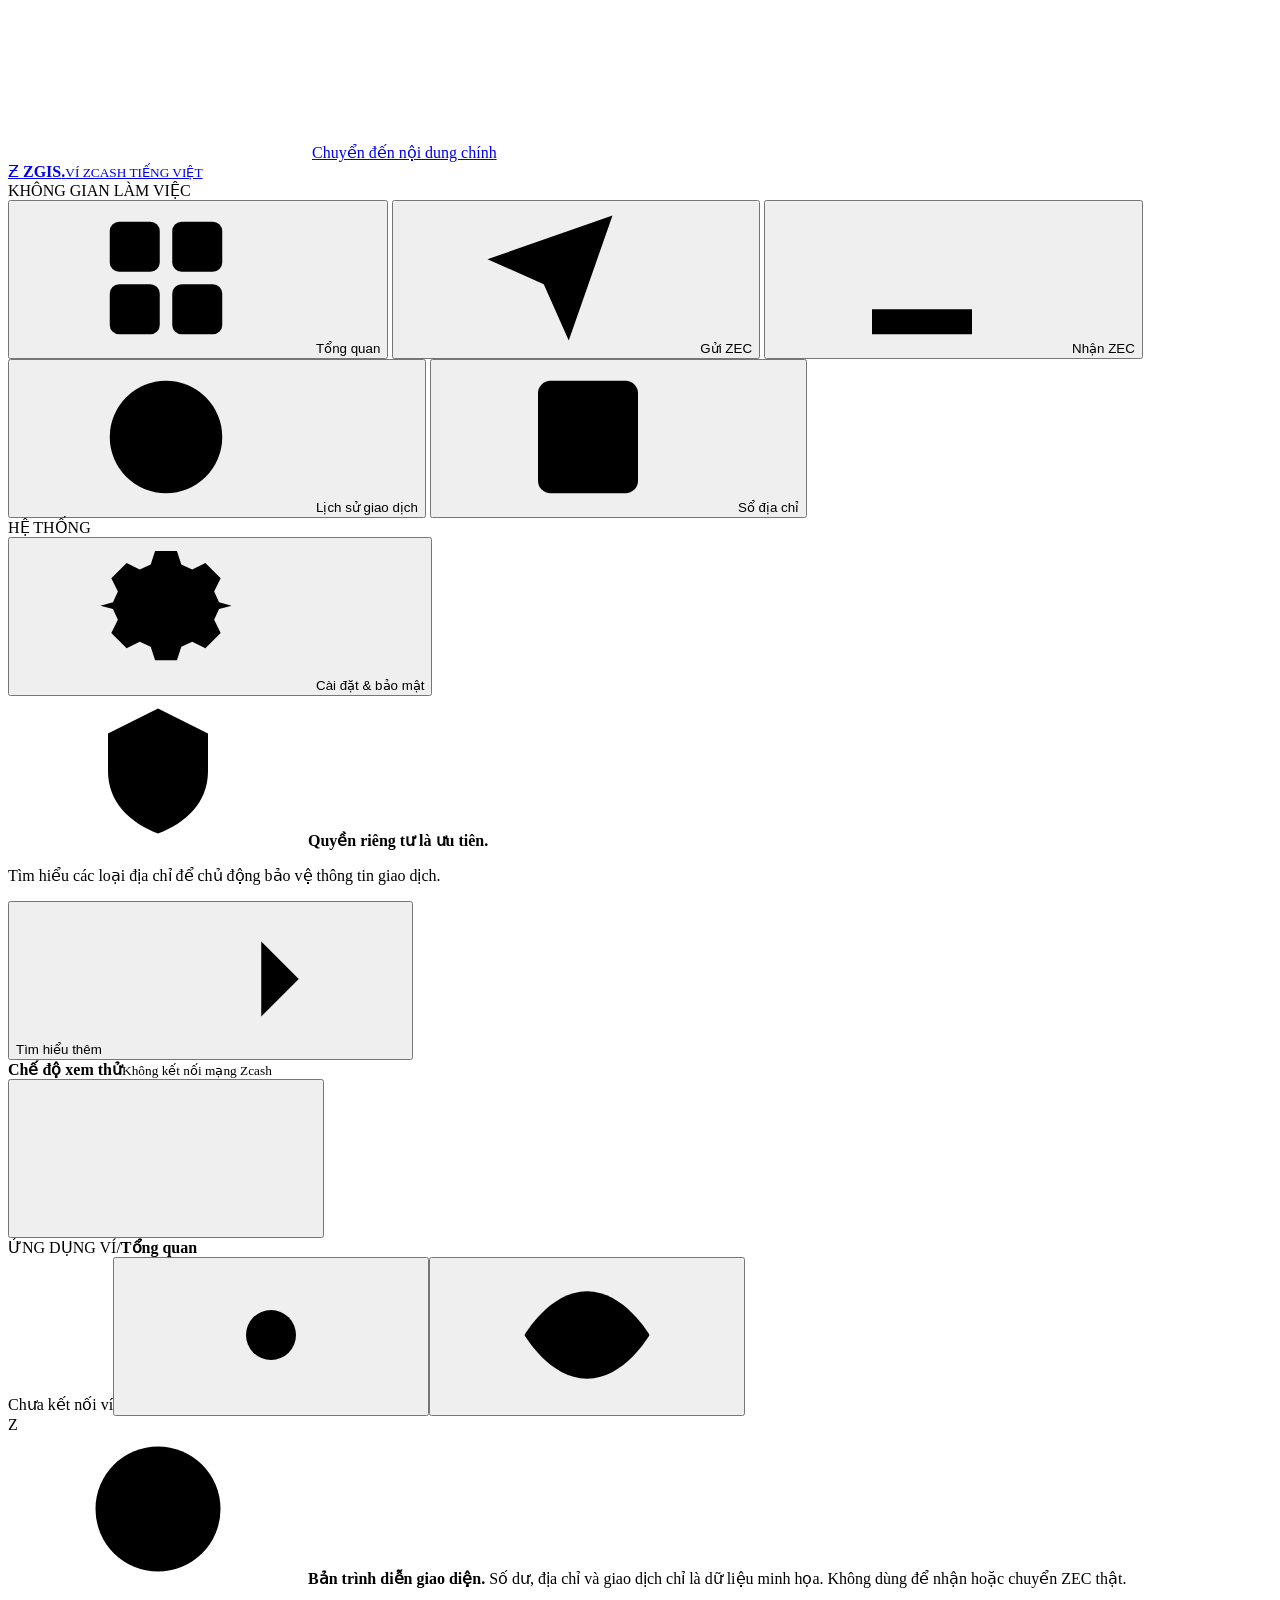
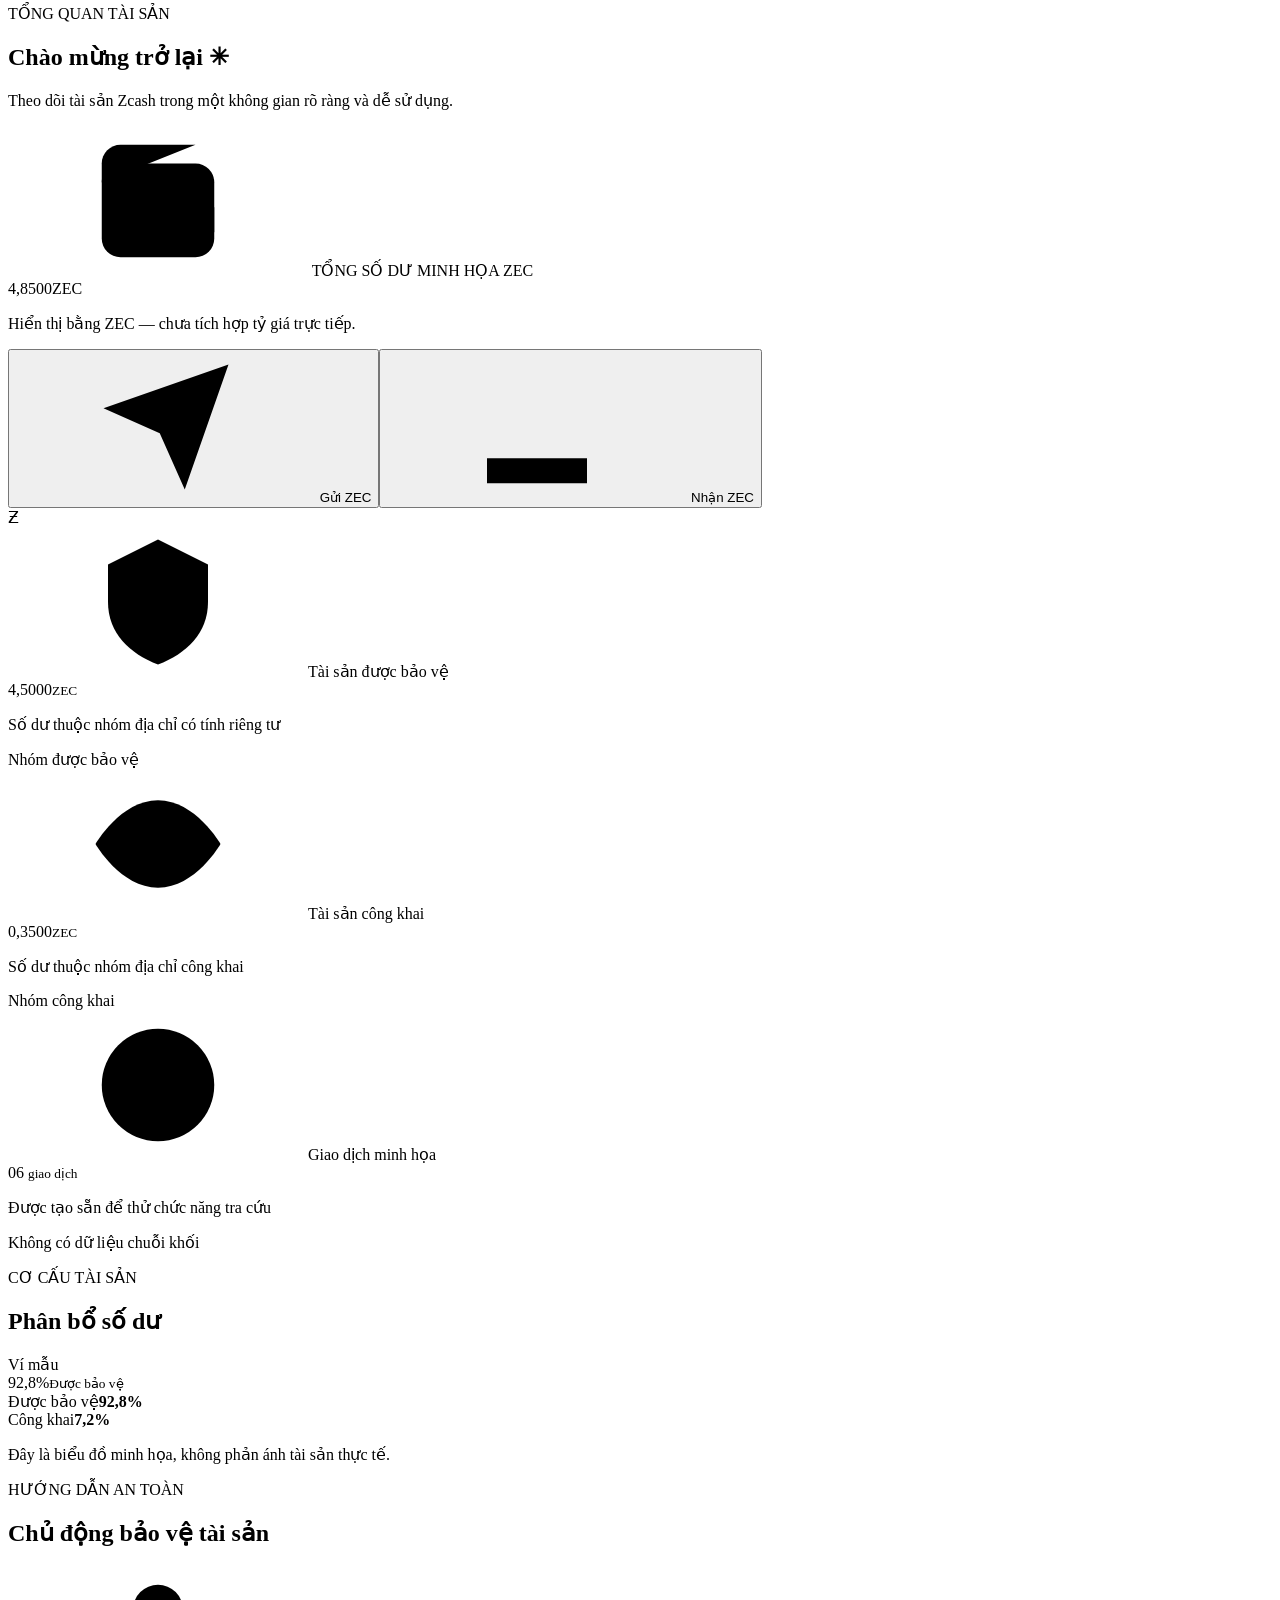
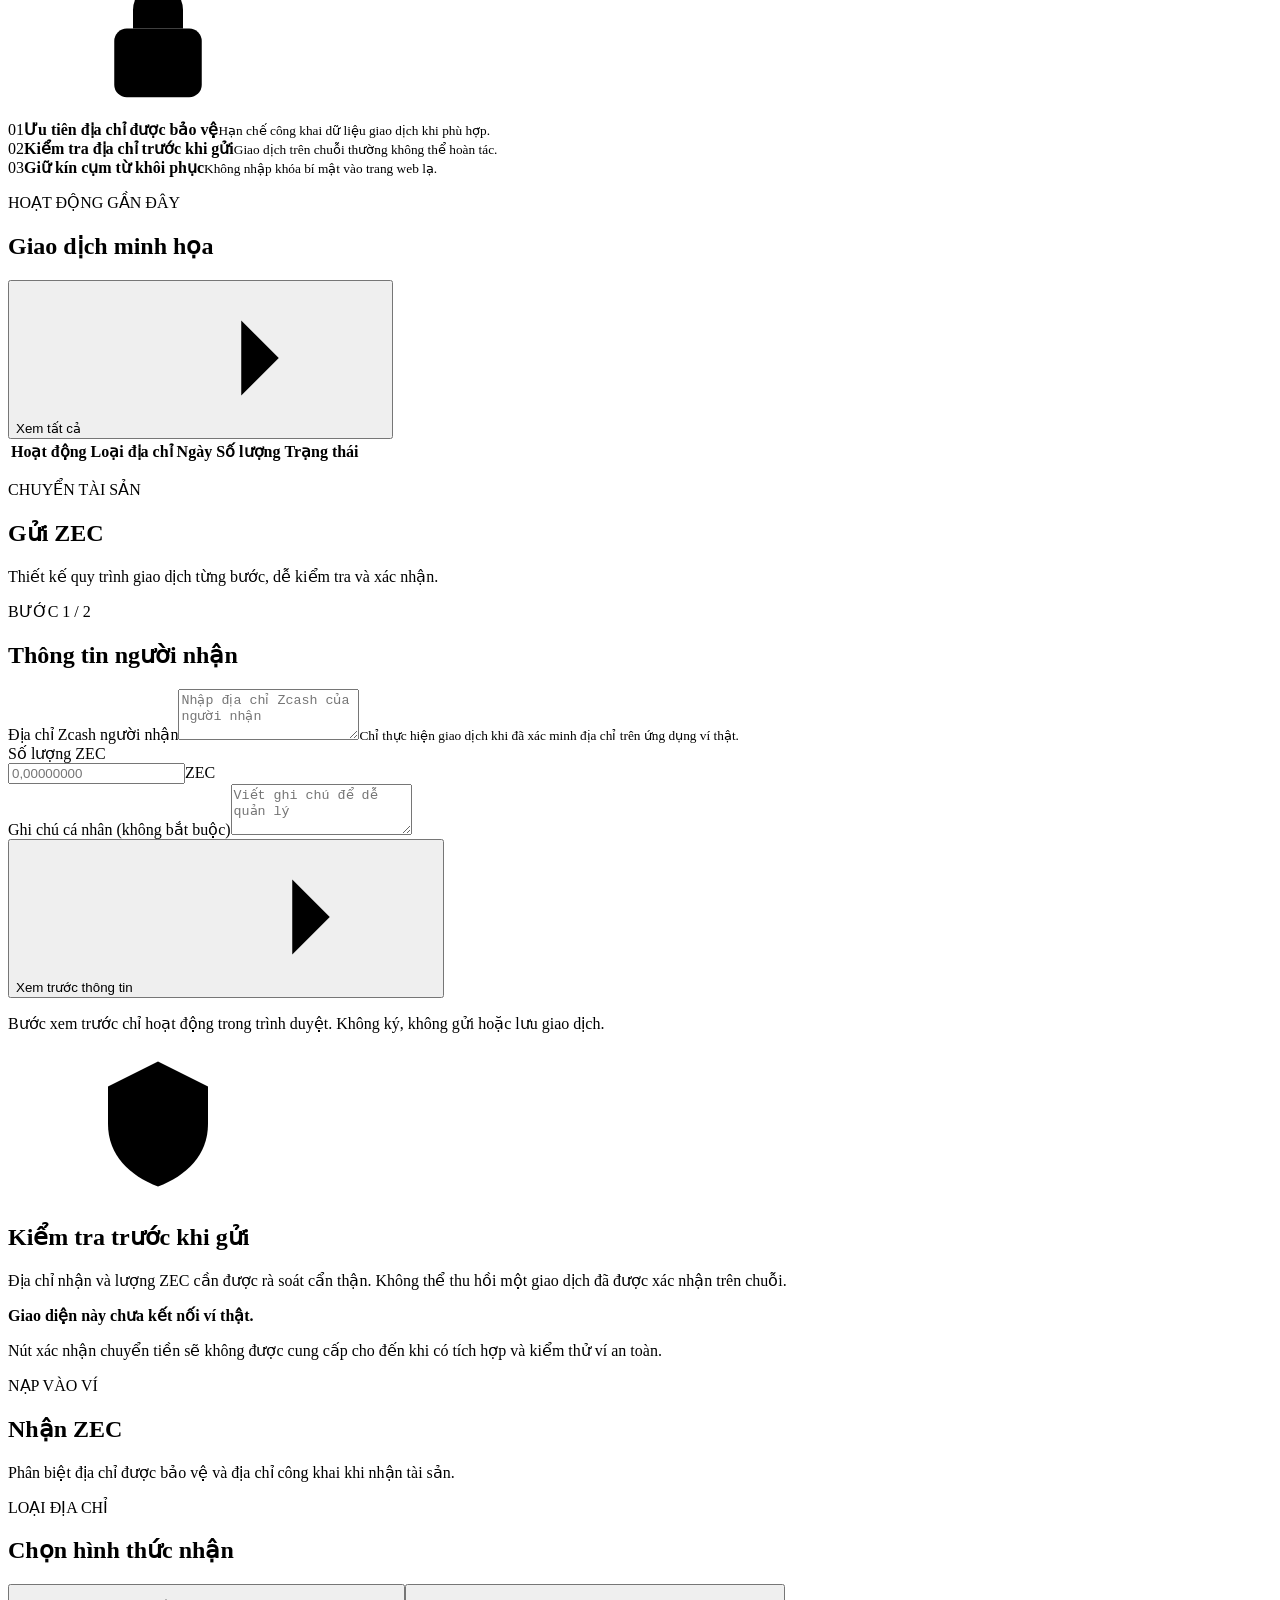
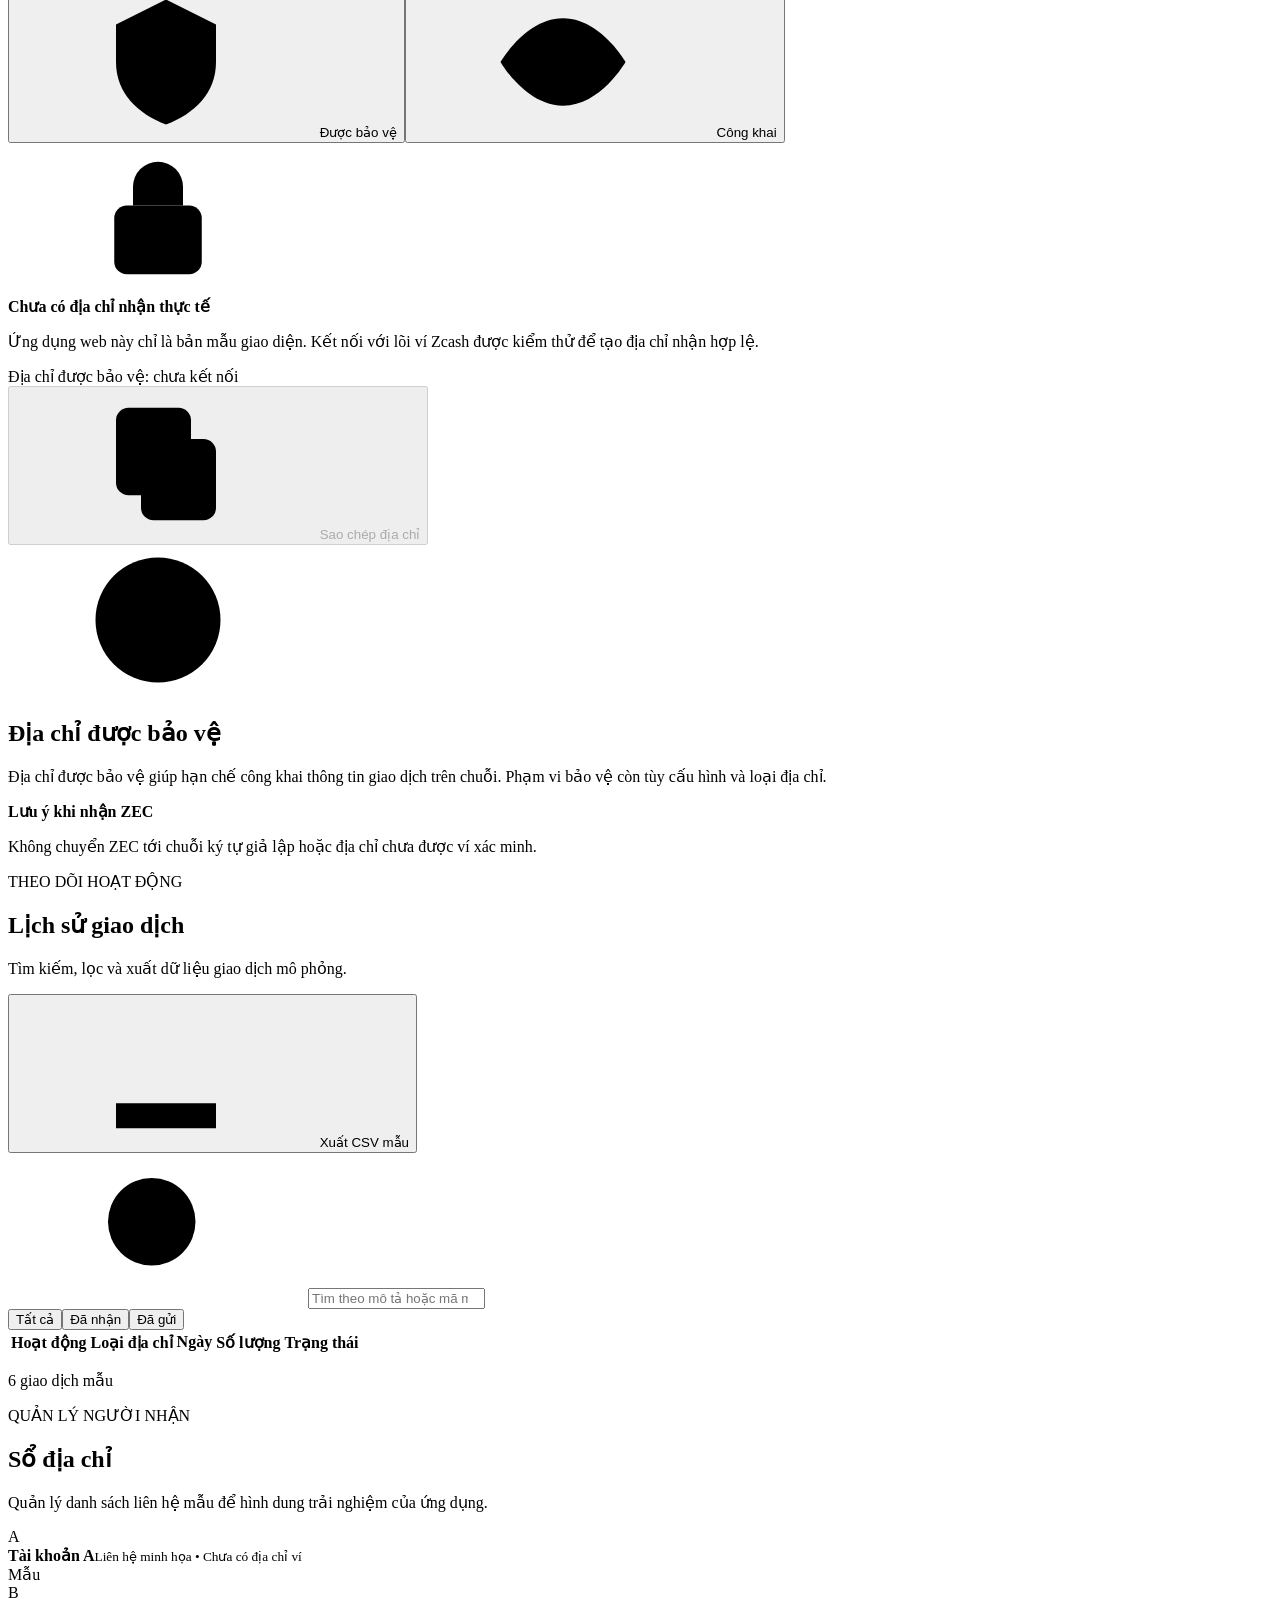
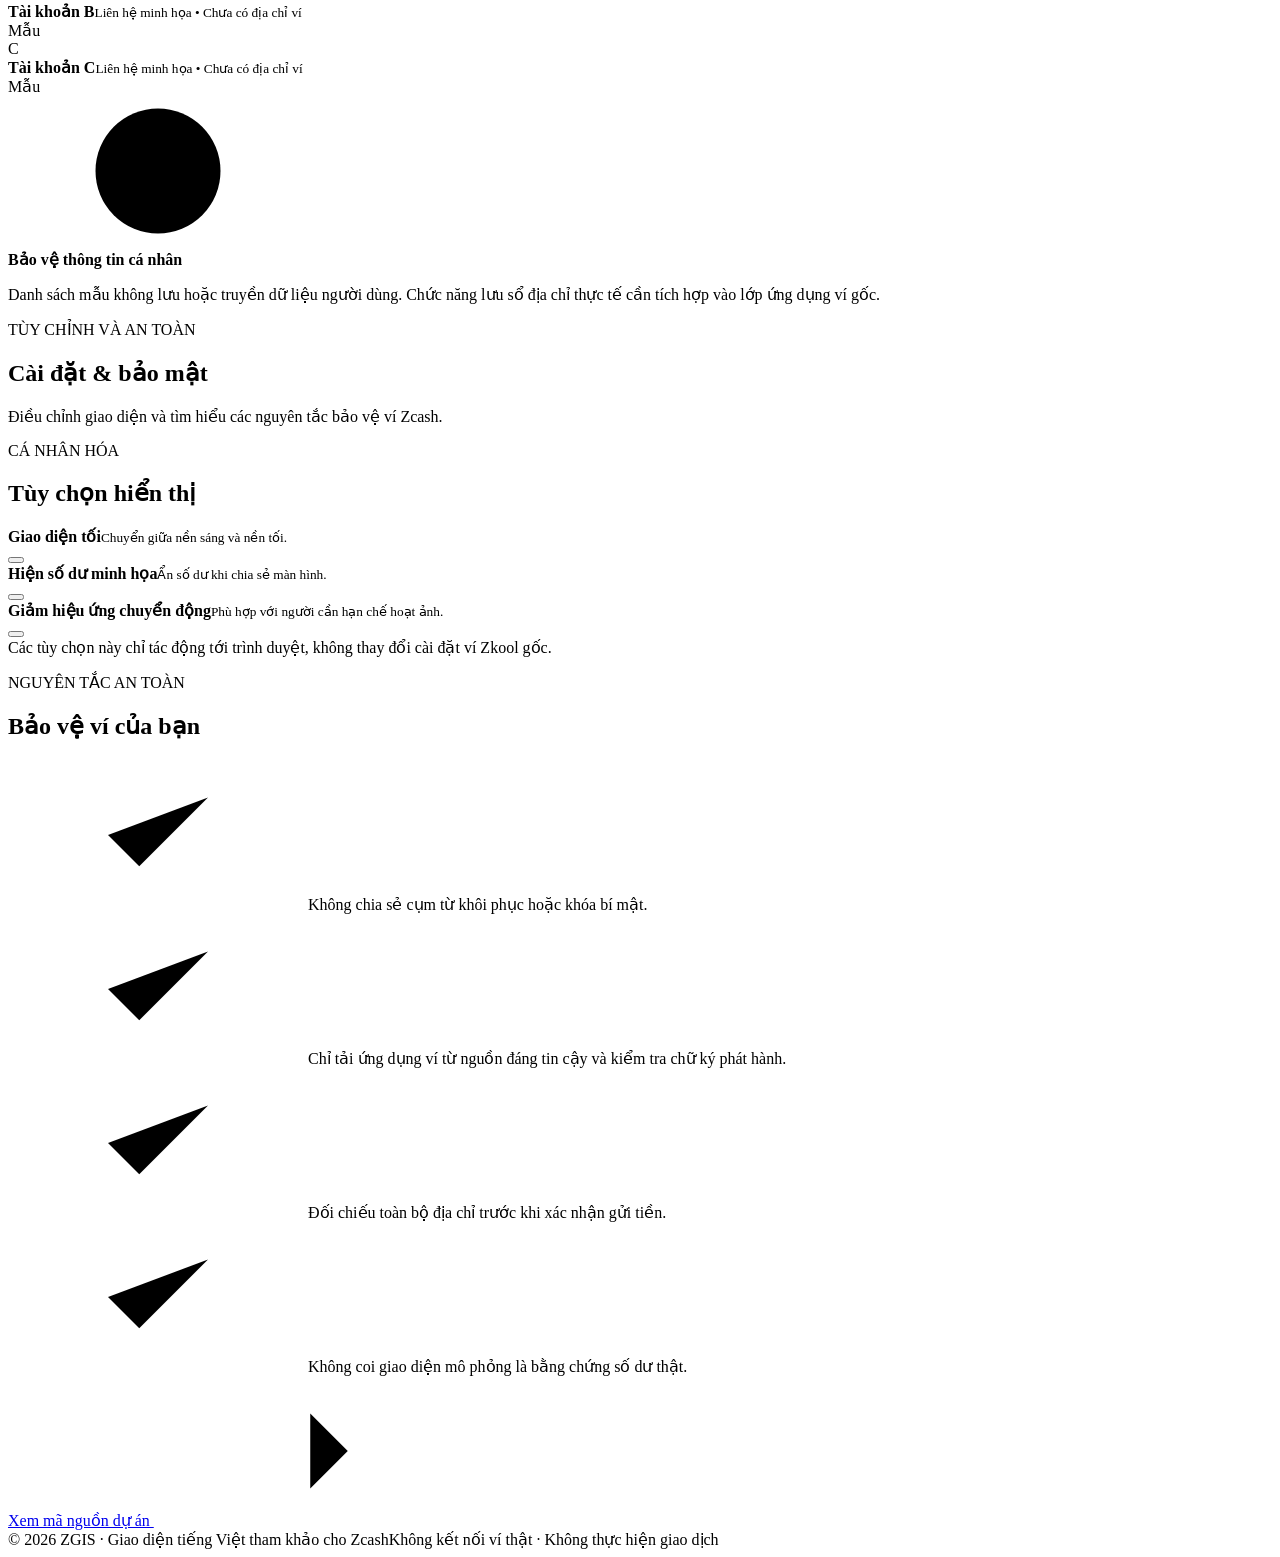
==== index.html @ a167f822 "feat(web): add Vietnamese Zcash wallet dashboard markup" ====
<!doctype html>
<html lang="vi">
<head>
  <meta charset="utf-8">
  <meta name="viewport" content="width=device-width, initial-scale=1">
  <meta name="theme-color" content="#111723">
  <meta name="description" content="ZGIS — giao diện tham khảo cho ví Zcash bằng tiếng Việt, thiết kế dễ sử dụng và chú trọng quyền riêng tư.">
  <title>ZGIS | Ví Zcash tiếng Việt</title>
  <link rel="stylesheet" href="./web-ui/styles.css">
  <script src="./web-ui/app.js" defer></script>
</head>
<body>
  <svg xmlns="http://www.w3.org/2000/svg" class="svg-defs" aria-hidden="true">
    <symbol id="i-wallet" viewBox="0 0 24 24"><rect x="3" y="6" width="18" height="15" rx="3"/><path d="M3 9V6a3 3 0 0 1 3-3h12"/><path d="M16 13h5v4h-5a2 2 0 0 1 0-4Z"/></symbol>
    <symbol id="i-grid" viewBox="0 0 24 24"><rect x="3" y="3" width="8" height="8" rx="1.5"/><rect x="13" y="3" width="8" height="8" rx="1.5"/><rect x="3" y="13" width="8" height="8" rx="1.5"/><rect x="13" y="13" width="8" height="8" rx="1.5"/></symbol>
    <symbol id="i-send" viewBox="0 0 24 24"><path d="m22 2-7 20-4-9-9-4L22 2Z"/><path d="M22 2 11 13"/></symbol>
    <symbol id="i-receive" viewBox="0 0 24 24"><path d="M12 3v13m0 0 5-5m-5 5-5-5"/><path d="M4 17v4h16v-4"/></symbol>
    <symbol id="i-clock" viewBox="0 0 24 24"><circle cx="12" cy="12" r="9"/><path d="M12 7v5l3 2"/></symbol>
    <symbol id="i-book" viewBox="0 0 24 24"><rect x="4" y="3" width="16" height="18" rx="2"/><path d="M9 7h6M9 12h6M9 17h4"/></symbol>
    <symbol id="i-settings" viewBox="0 0 24 24"><path d="M10 2h4l.8 2.5 2 .9 2.4-1.2 2.8 2.8-1.2 2.4.9 2L24 12l-2.3.6-.9 2 1.2 2.4-2.8 2.8-2.4-1.2-2 .9L14 22h-4l-.8-2.5-2-.9-2.4 1.2L2 17l1.2-2.4-.9-2L0 12l2.3-.6.9-2L2 7l2.8-2.8 2.4 1.2 2-.9L10 2Z" transform="translate(1.5 0) scale(.875)"/><circle cx="12" cy="12" r="3"/></symbol>
    <symbol id="i-shield" viewBox="0 0 24 24"><path d="M12 2 20 6v6c0 5-3.5 8.3-8 10-4.5-1.7-8-5-8-10V6l8-4Z"/><path d="m8.5 12 2.5 2.5 4.7-5"/></symbol>
    <symbol id="i-eye" viewBox="0 0 24 24"><path d="M2 12s4-7 10-7 10 7 10 7-4 7-10 7-10-7-10-7Z"/><circle cx="12" cy="12" r="3"/></symbol>
    <symbol id="i-eye-off" viewBox="0 0 24 24"><path d="M3 3 21 21M8.6 5.5A12 12 0 0 1 12 5c6 0 10 7 10 7a17 17 0 0 1-3.2 3.8M6.2 7.1A17 17 0 0 0 2 12s4 7 10 7a10.5 10.5 0 0 0 4-.8"/><path d="M10.4 10.4a3 3 0 0 0 4.2 4.2"/></symbol>
    <symbol id="i-arrow" viewBox="0 0 24 24"><path d="M4 12h15m-6-6 6 6-6 6"/></symbol>
    <symbol id="i-search" viewBox="0 0 24 24"><circle cx="11" cy="11" r="7"/><path d="m16 16 5 5"/></symbol>
    <symbol id="i-lock" viewBox="0 0 24 24"><rect x="5" y="10" width="14" height="11" rx="2"/><path d="M8 10V7a4 4 0 0 1 8 0v3"/></symbol>
    <symbol id="i-sun" viewBox="0 0 24 24"><circle cx="12" cy="12" r="4"/><path d="M12 2v2m0 16v2M4.9 4.9l1.4 1.4m11.4 11.4 1.4 1.4M2 12h2m16 0h2M4.9 19.1l1.4-1.4M17.7 6.3l1.4-1.4"/></symbol>
    <symbol id="i-moon" viewBox="0 0 24 24"><path d="M20.5 16A9 9 0 0 1 8 3.5 9 9 0 1 0 20.5 16Z"/></symbol>
    <symbol id="i-info" viewBox="0 0 24 24"><circle cx="12" cy="12" r="10"/><path d="M12 11v6m0-10v.5"/></symbol>
    <symbol id="i-menu" viewBox="0 0 24 24"><path d="M3 6h18M3 12h18M3 18h18"/></symbol>
    <symbol id="i-x" viewBox="0 0 24 24"><path d="M5 5 19 19M19 5 5 19"/></symbol>
    <symbol id="i-download" viewBox="0 0 24 24"><path d="M12 3v12m0 0 5-5m-5 5-5-5M4 17v4h16v-4"/></symbol>
    <symbol id="i-copy" viewBox="0 0 24 24"><rect x="8" y="8" width="12" height="13" rx="2"/><path d="M16 8V5a2 2 0 0 0-2-2H6a2 2 0 0 0-2 2v10a2 2 0 0 0 2 2h2"/></symbol>
    <symbol id="i-check" viewBox="0 0 24 24"><path d="m4 12 5 5L20 6"/></symbol>
  </svg>

  <a class="skip-link" href="#noi-dung">Chuyển đến nội dung chính</a>
  <div class="app-shell">
    <aside class="sidebar" id="thanh-dieu-huong" aria-label="Điều hướng">
      <a class="brand" href="#tong-quan" data-view="tong-quan" aria-label="ZGIS — về trang tổng quan">
        <span class="brand-logo"><span>Ƶ</span></span>
        <span class="brand-text"><strong>ZGIS<span class="brand-period">.</span></strong><small>VÍ ZCASH TIẾNG VIỆT</small></span>
      </a>
      <div class="side-section-title">KHÔNG GIAN LÀM VIỆC</div>
      <nav class="nav-list" aria-label="Chức năng ví">
        <button type="button" class="nav-item active" data-view="tong-quan" aria-current="page"><svg><use href="#i-grid"/></svg><span>Tổng quan</span></button>
        <button type="button" class="nav-item" data-view="gui-zec"><svg><use href="#i-send"/></svg><span>Gửi ZEC</span></button>
        <button type="button" class="nav-item" data-view="nhan-zec"><svg><use href="#i-receive"/></svg><span>Nhận ZEC</span></button>
        <button type="button" class="nav-item" data-view="lich-su"><svg><use href="#i-clock"/></svg><span>Lịch sử giao dịch</span></button>
        <button type="button" class="nav-item" data-view="so-dia-chi"><svg><use href="#i-book"/></svg><span>Sổ địa chỉ</span></button>
      </nav>
      <div class="side-section-title lower">HỆ THỐNG</div>
      <nav class="nav-list" aria-label="Hệ thống">
        <button type="button" class="nav-item" data-view="cai-dat"><svg><use href="#i-settings"/></svg><span>Cài đặt & bảo mật</span></button>
      </nav>
      <div class="sidebar-bottom">
        <div class="privacy-card"><span class="privacy-symbol"><svg><use href="#i-shield"/></svg></span><strong>Quyền riêng tư là ưu tiên.</strong><p>Tìm hiểu các loại địa chỉ để chủ động bảo vệ thông tin giao dịch.</p><button type="button" class="text-action" data-view="cai-dat">Tìm hiểu thêm <svg><use href="#i-arrow"/></svg></button></div>
        <div class="sidebar-status"><span class="status-dot"></span><div><strong>Chế độ xem thử</strong><small>Không kết nối mạng Zcash</small></div></div>
      </div>
    </aside>
    <div class="sidebar-overlay" id="sidebar-overlay" hidden></div>

    <div class="main-column">
      <header class="topbar">
        <div class="topbar-leading"><button type="button" class="icon-button mobile-menu" id="menu-button" aria-label="Mở trình đơn" aria-expanded="false" aria-controls="thanh-dieu-huong"><svg><use href="#i-menu"/></svg></button><div class="breadcrumb"><span>ỨNG DỤNG VÍ</span><span class="crumb-sep">/</span><strong id="breadcrumb-current">Tổng quan</strong></div></div>
        <div class="topbar-actions"><span class="offline-indicator"><span class="status-dot"></span>Chưa kết nối ví</span><button type="button" class="icon-button" id="theme-button" title="Đổi giao diện sáng hoặc tối" aria-label="Đổi giao diện sáng hoặc tối"><svg><use href="#i-sun"/></svg></button><button type="button" class="icon-button" id="visibility-button" aria-label="Ẩn hoặc hiện số dư"><svg><use href="#i-eye"/></svg></button><div class="account-avatar" aria-label="Giao diện minh họa">Z</div></div>
      </header>
      <main id="noi-dung" tabindex="-1">
        <div class="demo-notice" role="status"><svg><use href="#i-info"/></svg><span><strong>Bản trình diễn giao diện.</strong> Số dư, địa chỉ và giao dịch chỉ là dữ liệu minh họa. Không dùng để nhận hoặc chuyển ZEC thật.</span></div>

        <section class="view active" id="view-tong-quan" aria-labelledby="title-tong-quan">
          <div class="page-heading"><div><p class="eyebrow">TỔNG QUAN TÀI SẢN</p><h1 id="title-tong-quan">Chào mừng trở lại <span class="wave">✳</span></h1><p>Theo dõi tài sản Zcash trong một không gian rõ ràng và dễ sử dụng.</p></div><div class="date-pill" id="hom-nay"></div></div>
          <div class="balance-hero">
            <div class="hero-content"><div class="hero-kicker"><svg><use href="#i-wallet"/></svg> TỔNG SỐ DƯ MINH HỌA <span class="hero-pill">ZEC</span></div><div class="hero-amount"><span class="sensitive" data-value="4,8500">4,8500</span><span class="hero-unit">ZEC</span></div><p>Hiển thị bằng ZEC — chưa tích hợp tỷ giá trực tiếp.</p><div class="hero-buttons"><button type="button" class="button button-dark" data-view="gui-zec"><svg><use href="#i-send"/></svg> Gửi ZEC</button><button type="button" class="button button-light" data-view="nhan-zec"><svg><use href="#i-receive"/></svg> Nhận ZEC</button></div></div>
            <div class="hero-art" aria-hidden="true"><div class="hero-orbit orbit-1"></div><div class="hero-orbit orbit-2"></div><div class="hero-coin"><span>Ƶ</span></div><div class="orbit-dot"></div></div>
          </div>
          <div class="stats-grid">
            <article class="stat-card"><div class="stat-head"><span class="stat-icon shield"><svg><use href="#i-shield"/></svg></span><span class="stat-label">Tài sản được bảo vệ</span></div><div class="stat-value"><span class="sensitive" data-value="4,5000">4,5000</span><small>ZEC</small></div><p>Số dư thuộc nhóm địa chỉ có tính riêng tư</p><span class="stat-foot"><span class="tiny-dot gold"></span> Nhóm được bảo vệ</span></article>
            <article class="stat-card"><div class="stat-head"><span class="stat-icon public"><svg><use href="#i-eye"/></svg></span><span class="stat-label">Tài sản công khai</span></div><div class="stat-value"><span class="sensitive" data-value="0,3500">0,3500</span><small>ZEC</small></div><p>Số dư thuộc nhóm địa chỉ công khai</p><span class="stat-foot"><span class="tiny-dot blue"></span> Nhóm công khai</span></article>
            <article class="stat-card"><div class="stat-head"><span class="stat-icon activity"><svg><use href="#i-clock"/></svg></span><span class="stat-label">Giao dịch minh họa</span></div><div class="stat-value">06 <small>giao dịch</small></div><p>Được tạo sẵn để thử chức năng tra cứu</p><span class="stat-foot"><span class="tiny-dot green"></span> Không có dữ liệu chuỗi khối</span></article>
          </div>

          <div class="two-column">
            <section class="panel asset-panel" aria-labelledby="phan-bo-title"><div class="panel-header"><div><p class="overline">CƠ CẤU TÀI SẢN</p><h2 id="phan-bo-title">Phân bổ số dư</h2></div><span class="panel-tag">Ví mẫu</span></div><div class="allocation-body"><div class="donut" role="img" aria-label="Minh họa 92,8 phần trăm số dư được bảo vệ, 7,2 phần trăm công khai"><div class="donut-center"><span>92,8%</span><small>Được bảo vệ</small></div></div><div class="donut-details"><div class="donut-detail"><span><i class="legend-dot gold"></i>Được bảo vệ</span><strong>92,8%</strong></div><div class="mini-track"><i style="width:92.8%"></i></div><div class="donut-detail"><span><i class="legend-dot blue"></i>Công khai</span><strong>7,2%</strong></div><div class="mini-track blue-track"><i style="width:7.2%"></i></div><p>Đây là biểu đồ minh họa, không phản ánh tài sản thực tế.</p></div></div></section>
            <section class="panel advice-panel" aria-labelledby="advice-title"><div class="panel-header"><div><p class="overline">HƯỚNG DẪN AN TOÀN</p><h2 id="advice-title">Chủ động bảo vệ tài sản</h2></div><span class="advice-badge"><svg><use href="#i-lock"/></svg></span></div><div class="advice-list"><div><span class="step-index">01</span><span><strong>Ưu tiên địa chỉ được bảo vệ</strong><small>Hạn chế công khai dữ liệu giao dịch khi phù hợp.</small></span></div><div><span class="step-index">02</span><span><strong>Kiểm tra địa chỉ trước khi gửi</strong><small>Giao dịch trên chuỗi thường không thể hoàn tác.</small></span></div><div><span class="step-index">03</span><span><strong>Giữ kín cụm từ khôi phục</strong><small>Không nhập khóa bí mật vào trang web lạ.</small></span></div></div></section>
          </div>
          <section class="panel recent-panel" aria-labelledby="recent-title"><div class="panel-header"><div><p class="overline">HOẠT ĐỘNG GẦN ĐÂY</p><h2 id="recent-title">Giao dịch minh họa</h2></div><button class="link-button" type="button" data-view="lich-su">Xem tất cả <svg><use href="#i-arrow"/></svg></button></div><div class="table-scroll"><table class="tx-table"><thead><tr><th>Hoạt động</th><th>Loại địa chỉ</th><th>Ngày</th><th class="right">Số lượng</th><th>Trạng thái</th></tr></thead><tbody id="recent-rows"></tbody></table></div></section>
        </section>

        <section class="view" id="view-gui-zec" aria-labelledby="title-gui-zec"><div class="page-heading"><div><p class="eyebrow">CHUYỂN TÀI SẢN</p><h1 id="title-gui-zec">Gửi ZEC</h1><p>Thiết kế quy trình giao dịch từng bước, dễ kiểm tra và xác nhận.</p></div></div><div class="section-layout"><section class="panel form-panel"><div class="panel-header"><div><p class="overline">BƯỚC 1 / 2</p><h2>Thông tin người nhận</h2></div></div><form id="send-form" novalidate><div class="field"><label for="send-address">Địa chỉ Zcash người nhận</label><textarea id="send-address" name="dia-chi" rows="3" placeholder="Nhập địa chỉ Zcash của người nhận" autocomplete="off" spellcheck="false" required></textarea><small>Chỉ thực hiện giao dịch khi đã xác minh địa chỉ trên ứng dụng ví thật.</small></div><div class="field"><label for="send-amount">Số lượng ZEC</label><div class="input-group"><input id="send-amount" name="so-luong" type="text" inputmode="decimal" placeholder="0,00000000" required><span>ZEC</span></div></div><div class="field"><label for="send-note">Ghi chú cá nhân <span class="optional">(không bắt buộc)</span></label><textarea id="send-note" name="ghi-chu" rows="3" maxlength="120" placeholder="Viết ghi chú để dễ quản lý"></textarea></div><p class="form-error" id="send-error" role="alert" hidden></p><button type="submit" class="button button-primary full-width">Xem trước thông tin <svg><use href="#i-arrow"/></svg></button><p class="form-disclaimer">Bước xem trước chỉ hoạt động trong trình duyệt. Không ký, không gửi hoặc lưu giao dịch.</p></form></section><aside class="panel help-panel"><div class="help-illustration"><svg><use href="#i-shield"/></svg></div><h2>Kiểm tra trước khi gửi</h2><p>Địa chỉ nhận và lượng ZEC cần được rà soát cẩn thận. Không thể thu hồi một giao dịch đã được xác nhận trên chuỗi.</p><div class="help-divider"></div><strong>Giao diện này chưa kết nối ví thật.</strong><p>Nút xác nhận chuyển tiền sẽ không được cung cấp cho đến khi có tích hợp và kiểm thử ví an toàn.</p></aside></div></section>

        <section class="view" id="view-nhan-zec" aria-labelledby="title-nhan-zec"><div class="page-heading"><div><p class="eyebrow">NẠP VÀO VÍ</p><h1 id="title-nhan-zec">Nhận ZEC</h1><p>Phân biệt địa chỉ được bảo vệ và địa chỉ công khai khi nhận tài sản.</p></div></div><div class="section-layout"><section class="panel form-panel"><div class="panel-header"><div><p class="overline">LOẠI ĐỊA CHỈ</p><h2>Chọn hình thức nhận</h2></div></div><div class="segmented" role="group" aria-label="Loại địa chỉ nhận"><button type="button" class="segment active" data-address-type="shielded" aria-pressed="true"><svg><use href="#i-shield"/></svg> Được bảo vệ</button><button type="button" class="segment" data-address-type="public" aria-pressed="false"><svg><use href="#i-eye"/></svg> Công khai</button></div><div class="address-placeholder"><div class="placeholder-icon"><svg><use href="#i-lock"/></svg></div><strong>Chưa có địa chỉ nhận thực tế</strong><p>Ứng dụng web này chỉ là bản mẫu giao diện. Kết nối với lõi ví Zcash được kiểm thử để tạo địa chỉ nhận hợp lệ.</p><div class="address-sample" id="address-sample">Địa chỉ được bảo vệ: chưa kết nối</div><button type="button" class="button button-muted" disabled title="Chưa có địa chỉ thực tế để sao chép"><svg><use href="#i-copy"/></svg> Sao chép địa chỉ</button></div></section><aside class="panel help-panel"><div class="help-illustration"><svg><use href="#i-info"/></svg></div><h2 id="address-help-title">Địa chỉ được bảo vệ</h2><p id="address-help-text">Địa chỉ được bảo vệ giúp hạn chế công khai thông tin giao dịch trên chuỗi. Phạm vi bảo vệ còn tùy cấu hình và loại địa chỉ.</p><div class="help-divider"></div><strong>Lưu ý khi nhận ZEC</strong><p>Không chuyển ZEC tới chuỗi ký tự giả lập hoặc địa chỉ chưa được ví xác minh.</p></aside></div></section>

        <section class="view" id="view-lich-su" aria-labelledby="title-lich-su"><div class="page-heading"><div><p class="eyebrow">THEO DÕI HOẠT ĐỘNG</p><h1 id="title-lich-su">Lịch sử giao dịch</h1><p>Tìm kiếm, lọc và xuất dữ liệu giao dịch mô phỏng.</p></div><button type="button" class="button button-outline" id="export-button"><svg><use href="#i-download"/></svg> Xuất CSV mẫu</button></div><section class="panel history-panel"><div class="filters-bar"><label class="search-field"><svg><use href="#i-search"/></svg><input type="search" id="tx-search" placeholder="Tìm theo mô tả hoặc mã mẫu" aria-label="Tìm giao dịch"></label><div class="filter-tabs" role="group" aria-label="Lọc giao dịch"><button class="filter-tab active" type="button" data-filter="all" aria-pressed="true">Tất cả</button><button class="filter-tab" type="button" data-filter="in" aria-pressed="false">Đã nhận</button><button class="filter-tab" type="button" data-filter="out" aria-pressed="false">Đã gửi</button></div></div><div class="table-scroll"><table class="tx-table"><thead><tr><th>Hoạt động</th><th>Loại địa chỉ</th><th>Ngày</th><th class="right">Số lượng</th><th>Trạng thái</th></tr></thead><tbody id="history-rows"></tbody></table></div><div class="empty-state" id="empty-history" hidden>Không tìm thấy giao dịch mẫu phù hợp.</div><p class="table-footer" id="transaction-count">6 giao dịch mẫu</p></section></section>

        <section class="view" id="view-so-dia-chi" aria-labelledby="title-so-dia-chi"><div class="page-heading"><div><p class="eyebrow">QUẢN LÝ NGƯỜI NHẬN</p><h1 id="title-so-dia-chi">Sổ địa chỉ</h1><p>Quản lý danh sách liên hệ mẫu để hình dung trải nghiệm của ứng dụng.</p></div></div><div class="contacts-grid"><article class="contact-card"><span class="contact-avatar">A</span><div><strong>Tài khoản A</strong><small>Liên hệ minh họa • Chưa có địa chỉ ví</small></div><span class="contact-type">Mẫu</span></article><article class="contact-card"><span class="contact-avatar alt">B</span><div><strong>Tài khoản B</strong><small>Liên hệ minh họa • Chưa có địa chỉ ví</small></div><span class="contact-type">Mẫu</span></article><article class="contact-card"><span class="contact-avatar alt-2">C</span><div><strong>Tài khoản C</strong><small>Liên hệ minh họa • Chưa có địa chỉ ví</small></div><span class="contact-type">Mẫu</span></article></div><section class="panel info-panel"><svg><use href="#i-info"/></svg><div><strong>Bảo vệ thông tin cá nhân</strong><p>Danh sách mẫu không lưu hoặc truyền dữ liệu người dùng. Chức năng lưu sổ địa chỉ thực tế cần tích hợp vào lớp ứng dụng ví gốc.</p></div></section></section>

        <section class="view" id="view-cai-dat" aria-labelledby="title-cai-dat"><div class="page-heading"><div><p class="eyebrow">TÙY CHỈNH VÀ AN TOÀN</p><h1 id="title-cai-dat">Cài đặt & bảo mật</h1><p>Điều chỉnh giao diện và tìm hiểu các nguyên tắc bảo vệ ví Zcash.</p></div></div><div class="section-layout"><section class="panel settings-panel"><div class="panel-header"><div><p class="overline">CÁ NHÂN HÓA</p><h2>Tùy chọn hiển thị</h2></div></div><div class="setting-row"><div><strong>Giao diện tối</strong><small>Chuyển giữa nền sáng và nền tối.</small></div><button class="switch" id="dark-toggle" type="button" role="switch" aria-checked="false" aria-label="Bật giao diện tối"><span></span></button></div><div class="setting-row"><div><strong>Hiện số dư minh họa</strong><small>Ẩn số dư khi chia sẻ màn hình.</small></div><button class="switch on" id="balance-toggle" type="button" role="switch" aria-checked="true" aria-label="Hiện số dư"><span></span></button></div><div class="setting-row"><div><strong>Giảm hiệu ứng chuyển động</strong><small>Phù hợp với người cần hạn chế hoạt ảnh.</small></div><button class="switch" id="motion-toggle" type="button" role="switch" aria-checked="false" aria-label="Giảm hiệu ứng chuyển động"><span></span></button></div><div class="settings-note">Các tùy chọn này chỉ tác động tới trình duyệt, không thay đổi cài đặt ví Zkool gốc.</div></section><aside class="panel security-panel"><div class="panel-header"><div><p class="overline">NGUYÊN TẮC AN TOÀN</p><h2>Bảo vệ ví của bạn</h2></div></div><div class="security-rule"><svg><use href="#i-check"/></svg><span>Không chia sẻ cụm từ khôi phục hoặc khóa bí mật.</span></div><div class="security-rule"><svg><use href="#i-check"/></svg><span>Chỉ tải ứng dụng ví từ nguồn đáng tin cậy và kiểm tra chữ ký phát hành.</span></div><div class="security-rule"><svg><use href="#i-check"/></svg><span>Đối chiếu toàn bộ địa chỉ trước khi xác nhận gửi tiền.</span></div><div class="security-rule"><svg><use href="#i-check"/></svg><span>Không coi giao diện mô phỏng là bằng chứng số dư thật.</span></div><a class="external-link" href="https://github.com/Base27-CVNSS/zgis" target="_blank" rel="noopener noreferrer">Xem mã nguồn dự án <svg><use href="#i-arrow"/></svg></a></aside></div></section>
      </main>
      <footer class="app-footer"><span>© 2026 ZGIS · Giao diện tiếng Việt tham khảo cho Zcash</span><span>Không kết nối ví thật · Không thực hiện giao dịch</span></footer>
    </div>
  </div>
  <div class="toast" id="toast" role="status" aria-live="polite" hidden></div>
  <dialog id="preview-dialog" class="preview-dialog" aria-labelledby="dialog-title"><div class="dialog-header"><div><p class="overline">BƯỚC 2 / 2</p><h2 id="dialog-title">Kiểm tra thông tin mẫu</h2></div><button type="button" class="icon-button" id="close-dialog" aria-label="Đóng"><svg><use href="#i-x"/></svg></button></div><p class="dialog-warning">Đây không phải giao dịch thật. Không có hoạt động ký hoặc phát sóng lên mạng Zcash.</p><div class="preview-line"><span>Địa chỉ nhập</span><strong id="preview-address"></strong></div><div class="preview-line"><span>Số lượng</span><strong id="preview-amount"></strong></div><div class="preview-line"><span>Ghi chú</span><strong id="preview-note"></strong></div><button type="button" class="button button-primary full-width" id="done-dialog">Đóng bản xem trước</button></dialog>
</body>
</html>
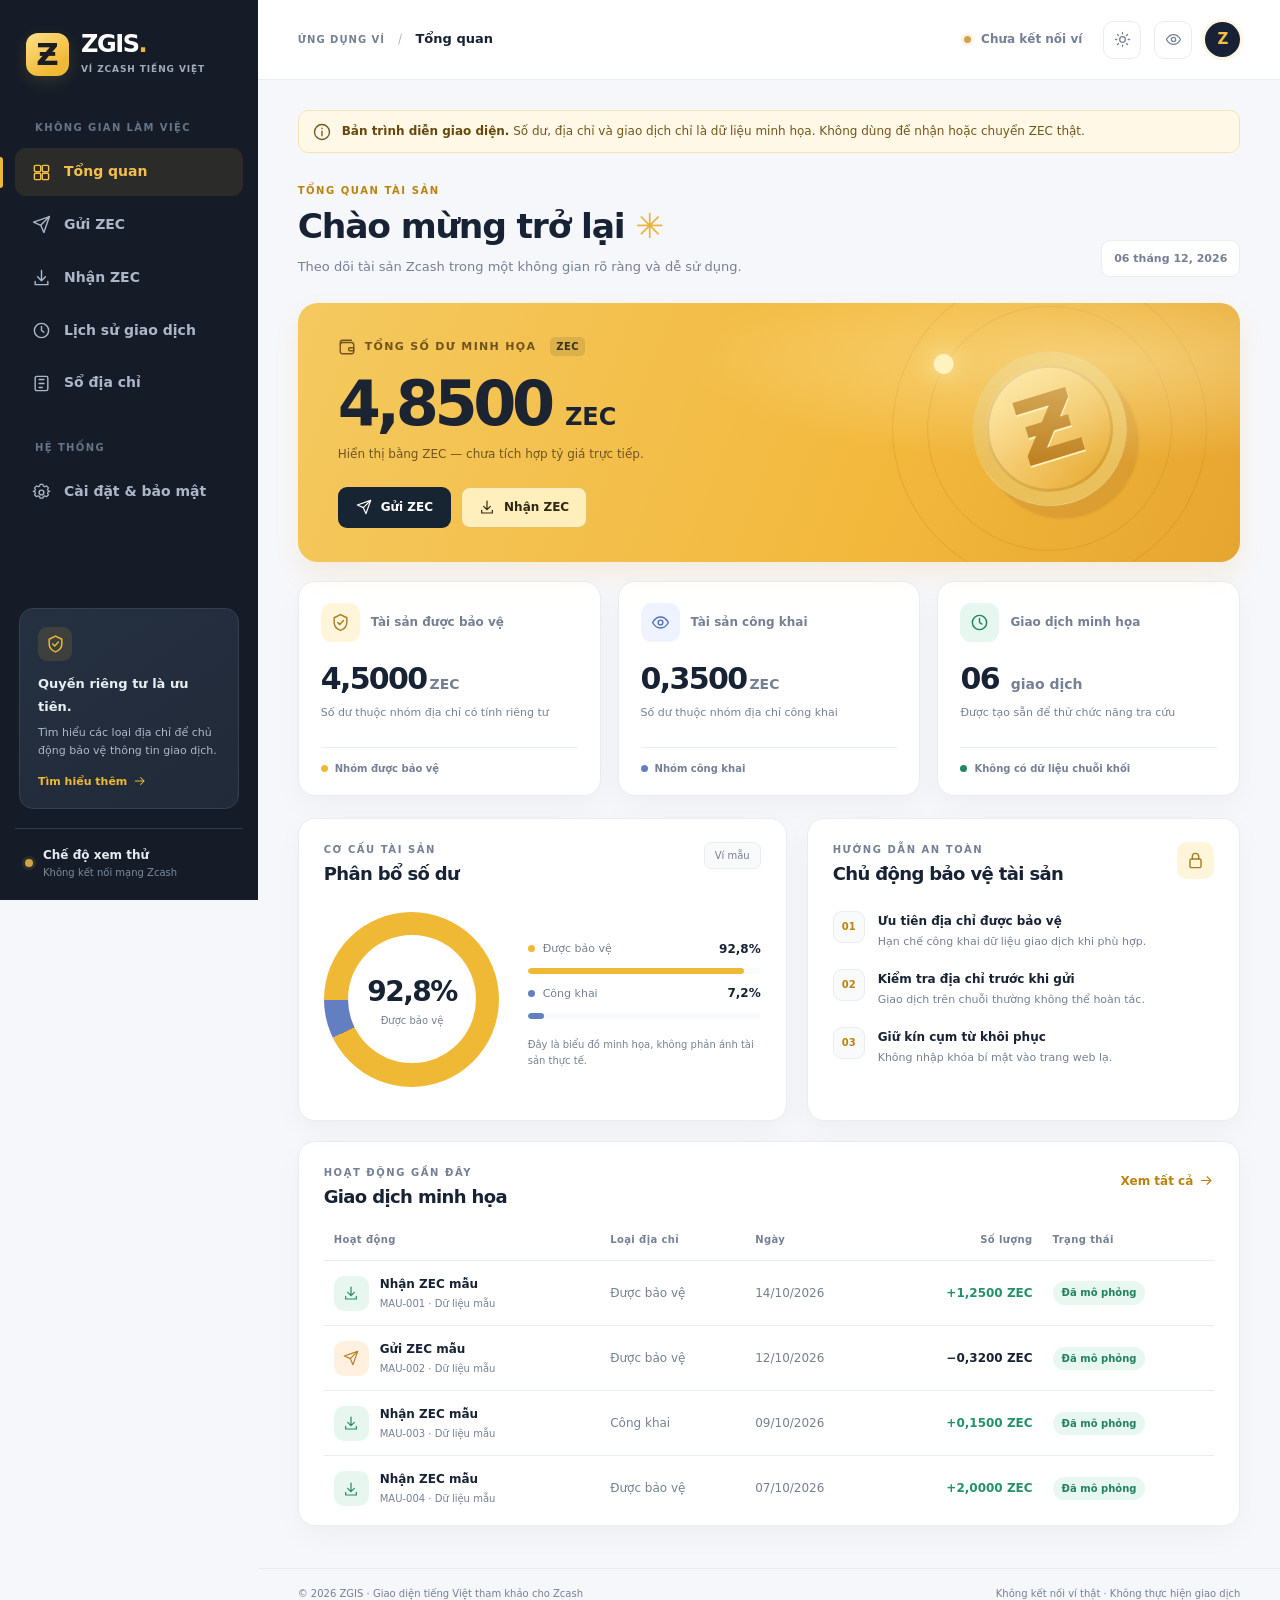
==== commit 2415b87f: "fix(web): prevent demo interface from making network connections" ====
--- a/index.html
+++ b/index.html
@@ -4,6 +4,7 @@
   <meta charset="utf-8">
   <meta name="viewport" content="width=device-width, initial-scale=1">
   <meta name="theme-color" content="#111723">
+  <meta http-equiv="Content-Security-Policy" content="default-src 'none'; script-src 'self'; style-src 'self' 'unsafe-inline'; img-src 'self' data:; font-src 'self'; connect-src 'none'; object-src 'none'; base-uri 'none'; form-action 'none'">
   <meta name="description" content="ZGIS — giao diện tham khảo cho ví Zcash bằng tiếng Việt, thiết kế dễ sử dụng và chú trọng quyền riêng tư.">
   <title>ZGIS | Ví Zcash tiếng Việt</title>
   <link rel="stylesheet" href="./web-ui/styles.css">
--- a/web-ui/styles.css
+++ b/web-ui/styles.css
@@ -0,0 +1,23 @@
+/* ZGIS — giao diện mẫu không kết nối mạng Zcash. */
+:root{color-scheme:light;--bg:#f6f7fa;--surface:#fff;--surface-soft:#f9fafb;--ink:#172234;--muted:#758094;--line:#e9ecf1;--gold:#f0b935;--gold-deep:#bb820e;--blue:#647ec2;--green:#218765;--side:#151c27;--side-text:#abb6c8;--shadow:0 10px 30px rgba(18,31,52,.035);--radius:17px}
+:root[data-theme="dark"]{color-scheme:dark;--bg:#101620;--surface:#1b2533;--surface-soft:#16202c;--ink:#eef2f7;--muted:#a5b0bf;--line:#2a3748;--gold:#f0b935;--gold-deep:#d4a239;--blue:#8da4e0;--green:#63cba4;--side:#0c1119;--side-text:#aab5c4;--shadow:0 10px 30px rgba(0,0,0,.15)}
+*{box-sizing:border-box}html{min-width:320px;scroll-behavior:smooth}body{margin:0;background:var(--bg);font:15px/1.55 system-ui,-apple-system,BlinkMacSystemFont,"Segoe UI",Roboto,"Noto Sans",sans-serif;color:var(--ink)}button,input,textarea{font:inherit}button{cursor:pointer}button:disabled{cursor:not-allowed}a{color:inherit;text-decoration:none}p{margin:0}h1,h2,h3{margin:0;line-height:1.25;letter-spacing:-.035em}h1{font-size:clamp(27px,2.7vw,36px);font-weight:800}h2{font-size:18px;font-weight:750}svg{width:20px;height:20px;fill:none;stroke:currentColor;stroke-width:1.8;stroke-linecap:round;stroke-linejoin:round;flex:none}.svg-defs{position:absolute;overflow:hidden;width:0;height:0}button:focus-visible,a:focus-visible,input:focus-visible,textarea:focus-visible{outline:3px solid #d7a528;outline-offset:3px}[hidden]{display:none!important}.skip-link{position:fixed;z-index:100;left:20px;top:-100px;background:#fff;padding:12px 15px;border-radius:8px;color:#111}.skip-link:focus{top:12px}
+.app-shell{display:grid;grid-template-columns:258px minmax(0,1fr);min-height:100vh}.sidebar{position:sticky;top:0;height:100vh;min-height:620px;display:flex;flex-direction:column;background:var(--side);color:var(--side-text);padding:32px 15px 20px;z-index:40}.brand{display:flex;align-items:center;gap:12px;margin:0 11px 43px;color:#fff;white-space:nowrap}.brand-logo{display:grid;place-items:center;width:43px;height:43px;border-radius:12px;background:linear-gradient(145deg,#ffe08a,#f0b935 75%);color:#1b1d23;box-shadow:0 5px 16px #f7c25423;flex:none}.brand-logo span{font-size:31px;font-weight:900;line-height:1}.brand-text{display:flex;flex-direction:column}.brand-text strong{font-size:24px;line-height:1;font-weight:850;letter-spacing:-.06em}.brand-period{color:var(--gold)}.brand-text small{font-size:9px;font-weight:750;color:#a1abb9;letter-spacing:.1em;margin-top:7px}.side-section-title{font-size:10px;font-weight:800;letter-spacing:.14em;padding-left:20px;color:#667486;margin-bottom:13px}.side-section-title.lower{margin-top:33px}.nav-list{display:grid;gap:5px}.nav-item{border:none;background:transparent;display:flex;align-items:center;gap:13px;color:var(--side-text);width:100%;text-align:left;padding:13px 17px;border-radius:11px;font-size:14px;font-weight:600;transition:background .18s,color .18s}.nav-item svg{width:19px;height:19px;stroke-width:1.8}.nav-item:hover{background:#253040;color:#fff}.nav-item.active{background:#eeb53c19;color:#f3bf4f}.nav-item.active:before{content:"";position:absolute;left:0;height:31px;width:3px;border-radius:0 3px 3px 0;background:var(--gold)}.sidebar-bottom{margin-top:auto}.privacy-card{margin:0 4px 19px;padding:18px;border:1px solid #34404e;background:linear-gradient(145deg,#253041,#202a38);border-radius:14px;color:#e8edf3}.privacy-symbol{display:grid;place-items:center;width:34px;height:34px;background:#f0b93520;color:var(--gold);border-radius:9px;margin-bottom:11px}.privacy-symbol svg{width:19px}.privacy-card strong{font-size:13px}.privacy-card p{font-size:11px;color:#aeb9c6;line-height:1.65;margin-top:5px}.text-action{border:0;background:none;color:var(--gold);display:flex;align-items:center;gap:6px;font-size:11px;font-weight:700;margin-top:13px;padding:0}.text-action svg{width:14px;height:14px}.sidebar-status{border-top:1px solid #303b49;display:flex;align-items:center;gap:10px;padding:17px 10px 0}.sidebar-status strong,.sidebar-status small{display:block}.sidebar-status strong{font-size:12px;color:#e5eaf0}.sidebar-status small{font-size:10px;color:#7c8a9e}.status-dot{background:#d2a348;width:8px;height:8px;border-radius:50%;box-shadow:0 0 0 3px #d2a34820;flex:none}
+.main-column{min-width:0;display:flex;flex-direction:column}.topbar{height:80px;background:var(--surface);border-bottom:1px solid var(--line);display:flex;align-items:center;justify-content:space-between;padding:0 clamp(20px,3.1vw,48px);position:sticky;top:0;z-index:25}.topbar-leading,.topbar-actions{display:flex;align-items:center}.topbar-leading{gap:14px}.topbar-actions{gap:13px}.breadcrumb{display:flex;gap:13px;align-items:center;font-size:12px;color:var(--muted);letter-spacing:.035em}.breadcrumb span:first-child{font-size:10px;font-weight:800;letter-spacing:.1em}.breadcrumb strong{color:var(--ink);font-weight:700;font-size:13px;letter-spacing:normal}.crumb-sep{color:#aeb6c3}.offline-indicator{display:flex;gap:10px;align-items:center;font-size:12px;font-weight:700;color:var(--muted);padding-right:8px}.offline-indicator .status-dot{width:7px;height:7px}.icon-button{width:38px;height:38px;display:grid;place-items:center;border:1px solid var(--line);background:var(--surface);color:var(--muted);border-radius:10px;transition:background .2s,color .2s}.icon-button:hover{background:var(--surface-soft);color:var(--ink)}.icon-button svg{width:17px;height:17px}.account-avatar{display:grid;place-items:center;width:35px;height:35px;border-radius:50%;background:#172236;color:#f4be44;font-weight:850;box-shadow:0 0 0 3px #f0b93523}.mobile-menu{display:none}
+main{width:100%;max-width:1540px;margin:0 auto;flex:1;padding:30px clamp(20px,3.1vw,48px) 42px}.demo-notice{display:flex;align-items:flex-start;gap:11px;background:#fff8e6;border:1px solid #f3e4b8;color:#72561b;border-radius:10px;font-size:12px;padding:11px 14px;margin-bottom:30px}.demo-notice svg{width:18px;height:18px;flex:none;margin-top:1px}.demo-notice strong{color:#67480b}:root[data-theme="dark"] .demo-notice{background:#362c18;border-color:#625022;color:#f7dc97}:root[data-theme="dark"] .demo-notice strong{color:#fff0c4}.view{display:none;animation:appear .24s ease}.view.active{display:block}@keyframes appear{from{opacity:.6;transform:translateY(4px)}to{opacity:1;transform:translateY(0)}}.page-heading{display:flex;justify-content:space-between;align-items:flex-end;gap:18px;margin-bottom:26px}.page-heading h1{margin:6px 0 9px}.page-heading p:not(.eyebrow){color:var(--muted);font-size:13px}.eyebrow,.overline{font-size:10px;color:var(--gold-deep);font-weight:850;letter-spacing:.155em}.overline{color:var(--muted);margin-bottom:6px}.wave{color:#e9b43d}.date-pill{border:1px solid var(--line);color:var(--muted);background:var(--surface);padding:9px 12px;border-radius:9px;font-size:11px;font-weight:700;white-space:nowrap}
+.balance-hero{position:relative;min-height:257px;padding:34px 40px;border-radius:20px;display:flex;align-items:center;overflow:hidden;background:linear-gradient(111deg,#f4c95f 0%,#f2b83c 63%,#e6a52f 100%);color:#1c2432;box-shadow:0 12px 24px #e6ab3120}.balance-hero:after{content:"";position:absolute;inset:0;background:radial-gradient(ellipse at 84% 22%,#fff9cc6f,transparent 36%);pointer-events:none}.hero-content{position:relative;z-index:2}.hero-kicker{display:flex;align-items:center;gap:9px;font-size:11px;font-weight:850;letter-spacing:.12em;color:#71531b}.hero-kicker svg{width:18px;height:18px}.hero-pill{background:#1b28301c;color:#3d331c;font-size:10px;letter-spacing:.04em;border-radius:5px;padding:2px 6px;margin-left:5px}.hero-amount{margin-top:11px;display:flex;align-items:baseline;gap:14px}.hero-amount .sensitive{font-size:clamp(39px,5.5vw,62px);line-height:1.18;font-weight:850;letter-spacing:-.07em}.hero-unit{font-size:24px;font-weight:750}.hero-content>p{font-size:12px;color:#705425;margin-top:4px}.hero-buttons{display:flex;gap:10px;margin-top:24px}.button{display:inline-flex;align-items:center;justify-content:center;gap:9px;border-radius:9px;min-height:40px;padding:10px 17px;font-size:12px;font-weight:800;border:1px solid transparent;transition:transform .16s ease,filter .16s ease,background .16s}.button:not(:disabled):hover{transform:translateY(-1px);filter:brightness(.97)}.button svg{width:16px;height:16px}.button-dark{background:#172432;color:#fff}.button-light{background:#ffefbc;color:#302715;border-color:#e8c263}.button-primary{background:#e8ae30;color:#1a2027;border-color:#e8ae30}.button-outline{background:var(--surface);border-color:var(--line);color:var(--ink)}.button-muted{background:var(--surface-soft);border:1px solid var(--line);color:var(--muted)}.full-width{width:100%}.hero-art{position:absolute;right:7%;width:250px;height:250px;top:0;display:grid;place-items:center;transform:rotate(-17deg)}.hero-orbit{border:1px solid #ad741e38;border-radius:50%;position:absolute}.orbit-1{width:315px;height:315px}.orbit-2{width:245px;height:245px}.hero-coin{width:153px;height:153px;border-radius:50%;display:grid;place-items:center;background:linear-gradient(145deg,#ffe8a5,#e6a72b);border:13px solid #eac05a;box-shadow:8px 17px 2px #a66b2338,inset 0 0 0 3px #a776204a,0 1px 1px #fff5bc;z-index:1}.hero-coin span{font-size:90px;line-height:1;color:#bf8221;font-weight:900;text-shadow:0 2px #fff0bb}.orbit-dot{width:20px;height:20px;border-radius:50%;background:#fff0bc;position:absolute;top:23px;left:33px;box-shadow:0 0 25px #fff0bc}
+.stats-grid{display:grid;grid-template-columns:repeat(3,minmax(0,1fr));gap:17px;margin:19px 0 22px}.stat-card,.panel,.contact-card{background:var(--surface);border:1px solid var(--line);border-radius:var(--radius);box-shadow:var(--shadow)}.stat-card{padding:21px 22px 18px}.stat-head{display:flex;align-items:center;gap:11px}.stat-icon{display:grid;place-items:center;width:39px;height:39px;border-radius:11px}.stat-icon svg{width:19px;height:19px}.stat-icon.shield{color:#a77c1f;background:#fff5db}.stat-icon.public{color:#5072b7;background:#eef3ff}.stat-icon.activity{color:#22825f;background:#e6f7ef}:root[data-theme="dark"] .stat-icon.shield{background:#3d311b}:root[data-theme="dark"] .stat-icon.public{background:#293a59}:root[data-theme="dark"] .stat-icon.activity{background:#1e3b36}.stat-label{font-size:12px;color:var(--muted);font-weight:700}.stat-value{font-size:30px;font-weight:850;letter-spacing:-.055em;margin:14px 0 2px;white-space:nowrap}.stat-value small{font-size:14px;letter-spacing:0;color:var(--muted);font-weight:650;margin-left:3px}.stat-card>p{font-size:11px;color:var(--muted);min-height:34px}.stat-foot{display:flex;align-items:center;gap:7px;border-top:1px solid var(--line);padding-top:13px;margin-top:9px;font-size:10px;color:var(--muted);font-weight:650}.tiny-dot,.legend-dot{display:inline-block;border-radius:50%;width:7px;height:7px;flex:none}.gold{background:var(--gold)}.blue{background:var(--blue)}.green{background:var(--green)}
+.two-column{display:grid;grid-template-columns:1.06fr .94fr;gap:20px;margin-bottom:20px}.panel{padding:23px 25px}.panel-header{display:flex;align-items:flex-start;justify-content:space-between;gap:12px;margin-bottom:21px}.panel-tag{font-size:10px;color:var(--muted);background:var(--surface-soft);border:1px solid var(--line);border-radius:7px;padding:5px 10px;white-space:nowrap}.allocation-body{display:flex;gap:29px;align-items:center;justify-content:center;padding:5px 0 10px}.donut{width:175px;height:175px;border-radius:50%;background:conic-gradient(var(--gold) 0% 92.8%,var(--blue) 92.8% 100%);display:grid;place-items:center;flex:none;transform:rotate(-90deg)}.donut-center{width:128px;height:128px;background:var(--surface);border-radius:50%;display:flex;flex-direction:column;align-items:center;justify-content:center;transform:rotate(90deg)}.donut-center span{font-size:28px;font-weight:850;letter-spacing:-.055em}.donut-center small{font-size:10px;color:var(--muted)}.donut-details{min-width:150px;max-width:240px;flex:1}.donut-detail{display:flex;justify-content:space-between;gap:10px;align-items:center;font-size:11px;margin:10px 0}.donut-detail span{display:flex;align-items:center;gap:8px;color:var(--muted)}.donut-detail strong{font-size:12px}.mini-track{height:6px;background:var(--surface-soft);border-radius:8px;overflow:hidden}.mini-track i{display:block;background:var(--gold);height:100%;border-radius:8px}.blue-track i{background:var(--blue)}.donut-details>p{margin-top:18px;font-size:10px;color:var(--muted);line-height:1.6}.advice-badge{color:#a77d24;background:#fff5da;width:37px;height:37px;border-radius:10px;display:grid;place-items:center}.advice-badge svg{width:19px;height:19px}.advice-list{display:grid;gap:18px;padding:4px 0 5px}.advice-list>div{display:flex;gap:13px;align-items:flex-start}.step-index{width:32px;height:32px;background:var(--surface-soft);border:1px solid var(--line);border-radius:9px;display:grid;place-items:center;font-size:10px;font-weight:800;color:var(--gold-deep);flex:none}.advice-list strong,.advice-list small{display:block}.advice-list strong{font-size:12px;font-weight:750;margin:1px 0 4px}.advice-list small{font-size:11px;color:var(--muted);line-height:1.5}.recent-panel{padding-bottom:4px}.recent-panel .panel-header{margin-bottom:10px}.link-button{display:inline-flex;align-items:center;gap:6px;border:0;background:none;padding:7px 0;color:var(--gold-deep);font-size:12px;font-weight:800;white-space:nowrap}.link-button svg{width:15px;height:15px}.table-scroll{overflow-x:auto}.tx-table{width:100%;border-collapse:collapse;text-align:left;min-width:620px}.tx-table th{font-size:10px;color:var(--muted);letter-spacing:.04em;font-weight:700;padding:13px 10px;border-bottom:1px solid var(--line)}.tx-table td{padding:14px 10px;border-bottom:1px solid var(--line);font-size:12px}.tx-table tr:last-child td{border-bottom:0}.tx-table .right{text-align:right}.tx-name{display:flex;align-items:center;gap:11px;min-width:140px}.tx-direction{display:grid;place-items:center;border-radius:10px;background:#e7f6ee;color:#278961;width:35px;height:35px}.tx-direction.out{background:#fff0df;color:#b47e28}.tx-direction svg{width:16px;height:16px}.tx-name strong,.tx-name small{display:block}.tx-name strong{font-size:12px}.tx-name small{font-size:10px;margin-top:2px;color:var(--muted)}.tx-muted{color:var(--muted)}.tx-amount{font-weight:780;white-space:nowrap}.tx-amount.in{color:#24916d}.tx-badge{display:inline-block;background:#e8f7ef;color:#21825e;border-radius:20px;padding:4px 9px;font-size:10px;font-weight:750;white-space:nowrap}:root[data-theme="dark"] .tx-direction{background:#1f3b35}:root[data-theme="dark"] .tx-direction.out{background:#403323}:root[data-theme="dark"] .tx-badge{background:#1e3a33;color:#81d1a8}
+.app-footer{display:flex;justify-content:space-between;gap:15px;padding:17px clamp(20px,3.1vw,48px) 22px;color:var(--muted);font-size:10px;border-top:1px solid var(--line)}
+.section-layout{display:grid;grid-template-columns:minmax(0,1.45fr) minmax(260px,.9fr);gap:20px;align-items:start}.form-panel,.settings-panel{padding:29px}.form-panel .panel-header{margin-bottom:27px}.field{margin-bottom:22px}.field label{display:block;font-size:12px;font-weight:760;margin-bottom:9px}.field textarea,.field input{display:block;width:100%;border:1px solid var(--line);background:var(--surface-soft);color:var(--ink);border-radius:10px;padding:12px 14px;outline-offset:0;resize:vertical;min-height:44px;font-size:13px}.field textarea::placeholder,.field input::placeholder{color:var(--muted)}.field small{font-size:11px;color:var(--muted);display:block;margin-top:6px}.field .optional{font-size:11px;color:var(--muted);font-weight:450}.input-group{display:flex;align-items:center;border:1px solid var(--line);border-radius:10px;background:var(--surface-soft)}.input-group:focus-within{outline:3px solid #d7a528;outline-offset:2px}.input-group input{border:0;background:transparent;outline:0!important}.input-group span{padding:0 15px;font-size:12px;font-weight:800;color:var(--gold-deep)}.form-disclaimer{text-align:center;font-size:11px;color:var(--muted);margin-top:14px}.form-error{background:#fff0ed;color:#a73a2d;border:1px solid #f5c2bb;border-radius:9px;padding:10px;margin-bottom:17px;font-size:12px}.help-panel{padding:30px}.help-illustration{display:grid;place-items:center;width:59px;height:59px;border-radius:16px;color:#b17e26;background:#fff5de;margin-bottom:22px}.help-illustration svg{width:29px;height:29px}.help-panel h2{font-size:20px;margin-bottom:10px}.help-panel p{font-size:12px;color:var(--muted);line-height:1.85;margin-top:8px}.help-panel strong{display:block;font-size:12px}.help-divider{height:1px;background:var(--line);margin:22px 0}.segmented{display:flex;gap:6px;padding:5px;border:1px solid var(--line);background:var(--surface-soft);border-radius:11px;margin:12px 0 22px}.segment{display:flex;align-items:center;justify-content:center;flex:1;gap:8px;border:0;border-radius:8px;padding:11px 7px;background:transparent;color:var(--muted);font-size:12px;font-weight:800}.segment.active{background:var(--surface);color:var(--ink);box-shadow:0 2px 8px #14233811}.segment.active svg{color:var(--gold-deep)}.segment svg{width:16px;height:16px}.address-placeholder{display:flex;flex-direction:column;align-items:center;text-align:center;border:1px dashed #d8c48f;background:var(--surface-soft);border-radius:14px;padding:35px 20px}.placeholder-icon{display:grid;place-items:center;width:61px;height:61px;border-radius:16px;background:#fff2d2;color:#a87926;margin-bottom:20px}.placeholder-icon svg{height:27px;width:27px}.address-placeholder strong{font-size:15px}.address-placeholder p{font-size:12px;max-width:400px;color:var(--muted);margin:9px 0 17px;line-height:1.8}.address-sample{border:1px solid var(--line);color:var(--muted);background:var(--surface);border-radius:8px;padding:10px 12px;font-size:11px;width:100%;max-width:400px;margin-bottom:17px;word-break:break-word}
+.history-panel{padding:0}.filters-bar{padding:23px 24px;display:flex;align-items:center;justify-content:space-between;gap:16px;border-bottom:1px solid var(--line)}.search-field{display:flex;align-items:center;gap:10px;background:var(--surface-soft);border:1px solid var(--line);border-radius:9px;padding:0 13px;width:min(100%,365px)}.search-field svg{height:16px;width:16px;color:var(--muted)}.search-field input{border:0;outline:0;min-width:0;background:transparent;color:var(--ink);padding:10px 0;width:100%;font-size:12px}.search-field input::placeholder{color:var(--muted)}.filter-tabs{display:flex;gap:4px;background:var(--surface-soft);border:1px solid var(--line);padding:4px;border-radius:9px}.filter-tab{padding:7px 12px;border:0;border-radius:7px;background:transparent;color:var(--muted);font-size:11px;font-weight:750;white-space:nowrap}.filter-tab.active{background:var(--surface);color:var(--ink);box-shadow:0 2px 5px #202d4011}.history-panel .table-scroll{padding:0 17px}.table-footer{border-top:1px solid var(--line);padding:15px 25px;font-size:11px;color:var(--muted)}.empty-state{padding:55px 15px;text-align:center;color:var(--muted);font-size:12px}
+.contacts-grid{display:grid;grid-template-columns:repeat(3,minmax(0,1fr));gap:17px}.contact-card{padding:20px;display:flex;gap:12px;align-items:center;min-width:0}.contact-avatar{display:grid;place-items:center;width:46px;height:46px;background:#fae8bb;color:#896019;border-radius:13px;font-weight:850;font-size:17px;flex:none}.contact-avatar.alt{background:#e3eafe;color:#5971a9}.contact-avatar.alt-2{background:#dff5e7;color:#35855b}.contact-card>div{min-width:0}.contact-card strong,.contact-card small{display:block}.contact-card strong{font-size:12px}.contact-card small{font-size:10px;color:var(--muted);margin-top:5px;line-height:1.5}.contact-type{border:1px solid var(--line);border-radius:6px;padding:3px 6px;font-size:9px;color:var(--muted);align-self:flex-start;margin-left:auto}.info-panel{display:flex;gap:15px;margin-top:21px;align-items:flex-start;background:var(--surface-soft)}.info-panel>svg{color:var(--gold-deep)}.info-panel strong{font-size:13px}.info-panel p{font-size:12px;color:var(--muted);margin-top:6px}
+.settings-panel .panel-header,.security-panel .panel-header{margin-bottom:9px}.setting-row{display:flex;justify-content:space-between;gap:15px;align-items:center;padding:19px 0;border-bottom:1px solid var(--line)}.setting-row strong,.setting-row small{display:block}.setting-row strong{font-size:12px}.setting-row small{font-size:11px;color:var(--muted);margin-top:5px}.switch{height:25px;width:44px;flex:none;border:0;border-radius:20px;background:#c5cbd2;padding:3px;transition:background .2s}.switch.on{background:#e5af33}.switch span{display:block;height:19px;width:19px;border-radius:50%;background:white;box-shadow:0 2px 4px #0002;transition:transform .2s}.switch.on span{transform:translateX(19px)}.settings-note{font-size:11px;color:var(--muted);margin-top:22px}.security-panel{padding:29px}.security-rule{display:flex;align-items:flex-start;gap:12px;font-size:12px;line-height:1.7;border-bottom:1px solid var(--line);padding:16px 0}.security-rule svg{width:17px;height:17px;color:var(--green);margin-top:2px}.external-link{display:flex;align-items:center;gap:7px;font-size:12px;color:var(--gold-deep);font-weight:800;margin-top:20px}.external-link svg{width:16px;height:16px}
+.toast{position:fixed;right:25px;bottom:24px;z-index:90;background:#1a2839;color:#fff;border-radius:10px;box-shadow:0 13px 30px #0003;padding:13px 17px;font-size:12px;max-width:min(380px,calc(100vw - 35px))}.preview-dialog{width:min(520px,calc(100vw - 32px));max-height:85vh;overflow:auto;margin:auto;border:1px solid var(--line);border-radius:17px;background:var(--surface);color:var(--ink);padding:25px;box-shadow:0 15px 50px #0003}.preview-dialog::backdrop{background:#121d2bc7}.dialog-header{display:flex;justify-content:space-between;align-items:start;margin-bottom:16px}.dialog-warning{padding:13px;font-size:12px;border-radius:10px;background:#fff3de;color:#765412;line-height:1.6;margin-bottom:16px}:root[data-theme="dark"] .dialog-warning{background:#41331d;color:#f0d39c}.preview-line{display:flex;flex-direction:column;gap:4px;padding:13px 0;border-bottom:1px solid var(--line)}.preview-line span{font-size:11px;color:var(--muted)}.preview-line strong{font-size:13px;overflow-wrap:anywhere;font-weight:650}.preview-dialog>.button{margin-top:22px}
+@media(max-width:1250px){.app-shell{grid-template-columns:226px minmax(0,1fr)}.sidebar{padding-left:10px;padding-right:10px}.brand{margin-left:8px}.brand-text strong{font-size:23px}.allocation-body{gap:15px}.donut{height:147px;width:147px}.donut-center{width:106px;height:106px}.donut-center span{font-size:23px}.stat-card{padding:17px}.contact-card{flex-wrap:wrap}.contact-type{margin-left:0}}
+@media(max-width:1050px){.two-column{grid-template-columns:1fr}.allocation-body{justify-content:flex-start;gap:35px}.stat-value{font-size:26px}.stat-value small{font-size:12px}.hero-art{right:-2%}.contacts-grid{grid-template-columns:1fr 1fr}}
+@media(max-width:790px){.app-shell{display:block}.sidebar{position:fixed;left:0;top:0;width:265px;height:100dvh;min-height:0;transform:translateX(-105%);transition:transform .23s ease;box-shadow:10px 0 30px #0002}.sidebar.open{transform:translateX(0)}.sidebar-overlay:not([hidden]){position:fixed;inset:0;background:#111925b5;z-index:35}.mobile-menu{display:grid}.topbar{height:66px}.main-column{min-height:100vh}.breadcrumb span:first-child,.crumb-sep{display:none}.offline-indicator{display:none}.section-layout{grid-template-columns:1fr}.app-footer{flex-wrap:wrap}}
+@media(max-width:600px){main{padding:20px 16px 28px}.topbar{padding:0 16px}.topbar-actions{gap:8px}.demo-notice{font-size:11px;margin-bottom:23px}.page-heading{align-items:flex-start;flex-direction:column;margin-bottom:20px}.page-heading h1{font-size:29px}.date-pill{display:none}.balance-hero{min-height:270px;padding:25px;border-radius:16px}.hero-art{opacity:.3;right:-118px;top:20px;transform:scale(.85) rotate(-17deg)}.hero-kicker{font-size:10px}.hero-amount .sensitive{font-size:44px}.hero-unit{font-size:19px}.stats-grid{grid-template-columns:1fr;gap:10px;margin-top:12px}.stat-card{padding:16px 18px}.stat-head{gap:9px}.stat-icon{width:35px;height:35px}.stat-value{margin:9px 0 0}.stat-card>p{min-height:0}.stat-foot{margin-top:11px}.panel{padding:19px}.allocation-body{gap:15px;flex-wrap:wrap;justify-content:center}.donut{width:145px;height:145px}.donut-center{width:103px;height:103px}.donut-details{min-width:150px}.history-panel{padding:0}.filters-bar{padding:17px;align-items:stretch;flex-direction:column}.search-field{width:100%}.history-panel .table-scroll{padding:0 8px}.filter-tab{flex:1}.filter-tabs{justify-content:stretch}.contacts-grid{grid-template-columns:1fr}.form-panel,.settings-panel,.help-panel,.security-panel{padding:20px}.app-footer{padding:17px;font-size:10px}.hero-buttons{gap:8px}.hero-buttons .button{padding:10px 12px}}
+@media(max-width:400px){.hero-amount .sensitive{font-size:39px}.hero-unit{font-size:16px}.donut-details{min-width:100%}.hero-buttons{flex-wrap:wrap}.topbar .icon-button{width:34px;height:34px}.topbar .account-avatar{display:none}}
+@media(prefers-reduced-motion:reduce){*,*::before,*::after{animation-duration:.01ms!important;transition-duration:.01ms!important;scroll-behavior:auto!important}}
+:root.reduce-motion *, :root.reduce-motion *::before, :root.reduce-motion *::after{animation:none!important;transition:none!important;scroll-behavior:auto!important}
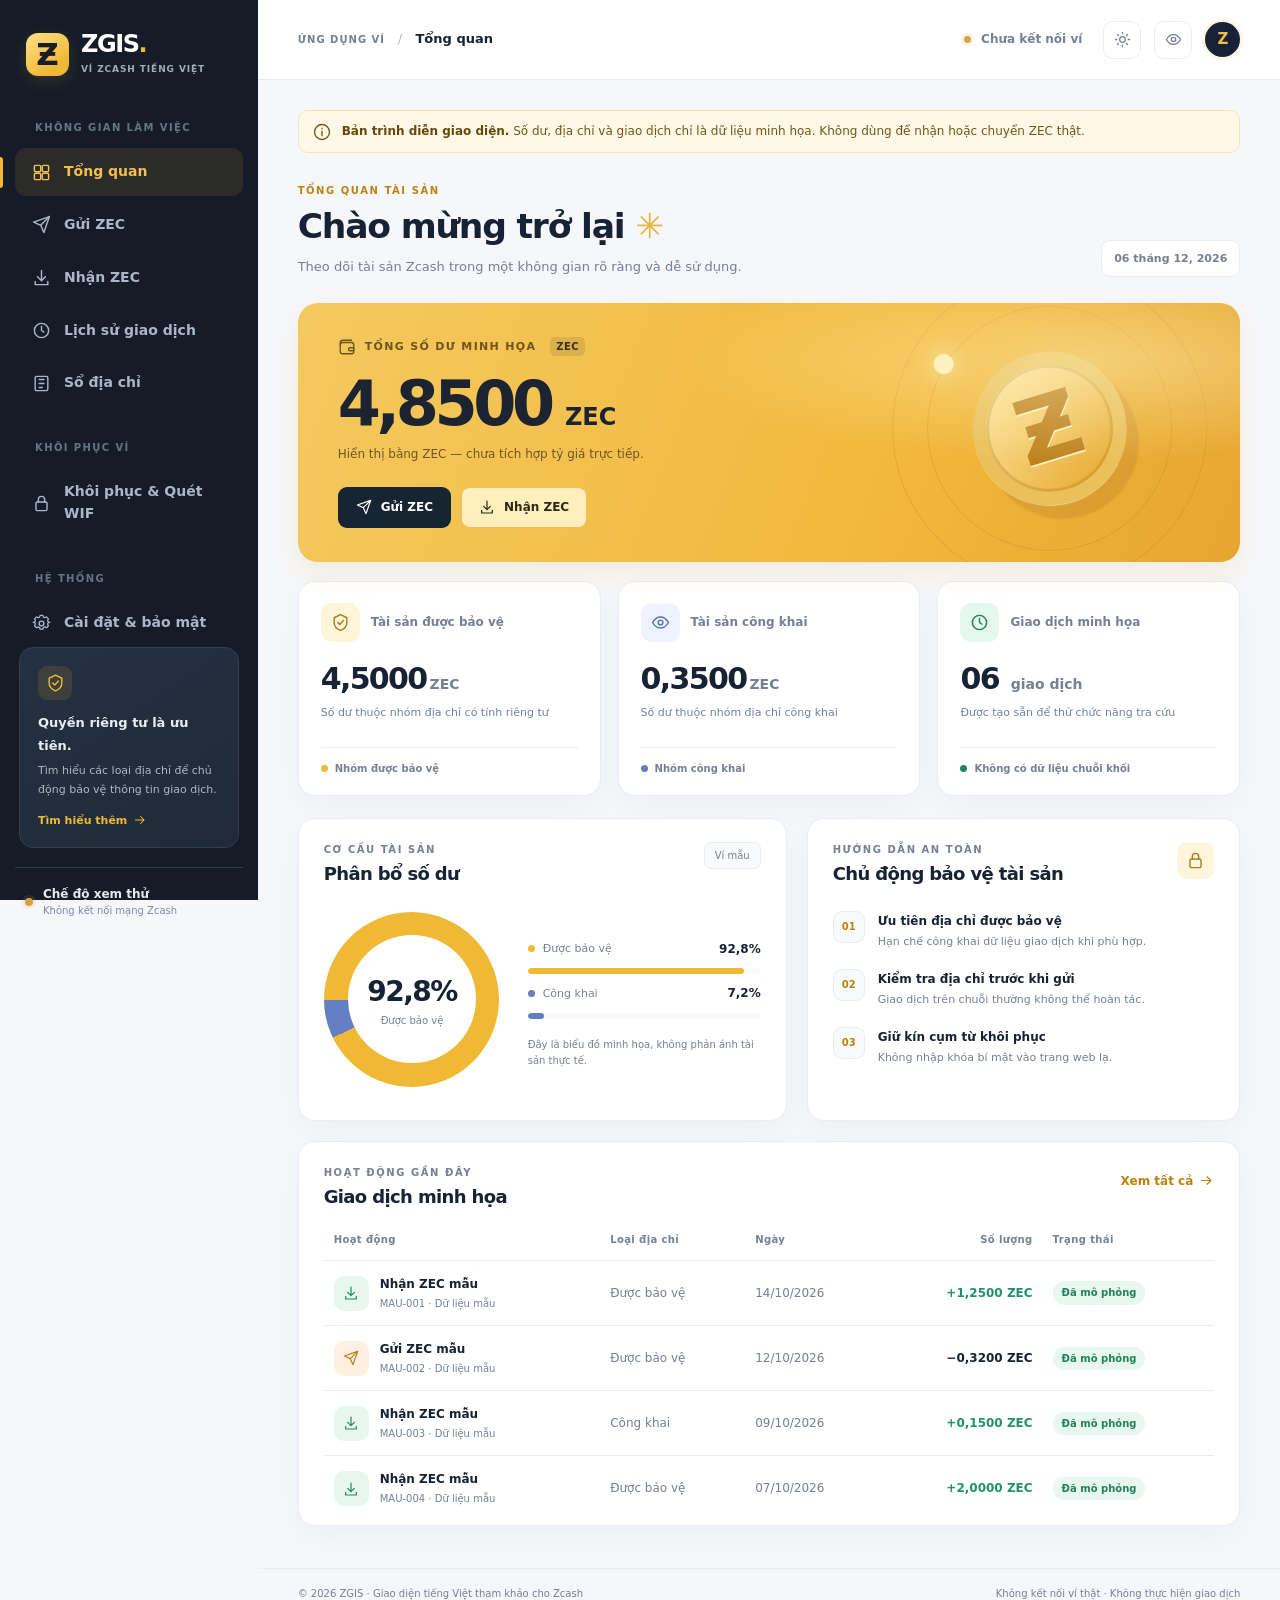
==== commit ca238693: "feat(recovery): integrate WIF recovery guide in index.html" ====
--- a/index.html
+++ b/index.html
@@ -50,6 +50,10 @@
         <button type="button" class="nav-item" data-view="lich-su"><svg><use href="#i-clock"/></svg><span>Lịch sử giao dịch</span></button>
         <button type="button" class="nav-item" data-view="so-dia-chi"><svg><use href="#i-book"/></svg><span>Sổ địa chỉ</span></button>
       </nav>
+      <div class="side-section-title lower">KHÔI PHỤC VÍ</div>
+      <nav class="nav-list" aria-label="Khôi phục khóa và ví cũ">
+        <button type="button" class="nav-item" data-view="khoi-phuc"><svg><use href="#i-lock"/></svg><span>Khôi phục & Quét WIF</span></button>
+      </nav>
       <div class="side-section-title lower">HỆ THỐNG</div>
       <nav class="nav-list" aria-label="Hệ thống">
         <button type="button" class="nav-item" data-view="cai-dat"><svg><use href="#i-settings"/></svg><span>Cài đặt & bảo mật</span></button>
@@ -96,6 +100,44 @@
 
         <section class="view" id="view-so-dia-chi" aria-labelledby="title-so-dia-chi"><div class="page-heading"><div><p class="eyebrow">QUẢN LÝ NGƯỜI NHẬN</p><h1 id="title-so-dia-chi">Sổ địa chỉ</h1><p>Quản lý danh sách liên hệ mẫu để hình dung trải nghiệm của ứng dụng.</p></div></div><div class="contacts-grid"><article class="contact-card"><span class="contact-avatar">A</span><div><strong>Tài khoản A</strong><small>Liên hệ minh họa • Chưa có địa chỉ ví</small></div><span class="contact-type">Mẫu</span></article><article class="contact-card"><span class="contact-avatar alt">B</span><div><strong>Tài khoản B</strong><small>Liên hệ minh họa • Chưa có địa chỉ ví</small></div><span class="contact-type">Mẫu</span></article><article class="contact-card"><span class="contact-avatar alt-2">C</span><div><strong>Tài khoản C</strong><small>Liên hệ minh họa • Chưa có địa chỉ ví</small></div><span class="contact-type">Mẫu</span></article></div><section class="panel info-panel"><svg><use href="#i-info"/></svg><div><strong>Bảo vệ thông tin cá nhân</strong><p>Danh sách mẫu không lưu hoặc truyền dữ liệu người dùng. Chức năng lưu sổ địa chỉ thực tế cần tích hợp vào lớp ứng dụng ví gốc.</p></div></section></section>
 
+
+        <section class="view" id="view-khoi-phuc" aria-labelledby="title-khoi-phuc">
+          <div class="page-heading"><div><p class="eyebrow">CỨU HỘ VÍ MINH BẠCH ZCASH</p><h1 id="title-khoi-phuc">Khôi phục & Quét khóa WIF</h1><p>Hướng dẫn phục hồi ví giấy cũ và chuyển đổi HEX / WIF theo cách hạn chế lộ khóa riêng tư.</p></div></div>
+          <div class="recovery-warning" role="note"><svg><use href="#i-shield"/></svg><div><strong>Không dán khóa WIF, HEX, xprv hoặc seed phrase vào GitHub Pages</strong><p>Trang web này không nhận khóa bí mật. Công cụ chuyển đổi thực chỉ mở khi tải thành tệp độc lập và chạy ngoại tuyến trên máy tin cậy. Không kết nối mạng Zcash, không ký giao dịch và không tự động chuyển tiền.</p></div></div>
+          <div class="recovery-grid">
+            <article class="panel recovery-feature">
+              <span class="recovery-counter">01 / HEX ↔ WIF</span><h2>Khóa nén và không nén</h2>
+              <p>Phân biệt WIF <code>5…</code> (không nén) và <code>K…/L…</code> (nén). Tính Base58Check với version <code>0x80</code>, kiểm tra SHA-256 kép và miền secp256k1.</p>
+              <div class="recovery-pills"><span>Không nén: 51 ký tự</span><span>Nén: 52 ký tự</span></div>
+              <a class="button button-primary recovery-download" href="./tools/zcash-recovery-offline.html" download="zgis-khoi-phuc-offline.html"><svg><use href="#i-download"/></svg> Tải công cụ ngoại tuyến</a>
+              <small>Tải tệp HTML → kiểm tra mã nguồn → ngắt mạng → mở bằng trình duyệt. Không sử dụng bản chạy trực tuyến để nhập khóa.</small>
+            </article>
+            <article class="panel recovery-feature">
+              <span class="recovery-counter">02 / SWEEP</span><h2>Quét tiền sang ví mới</h2>
+              <p>Sweep là <strong>giao dịch Zcash thật</strong> nhằm tiêu UTXO từ khóa cũ và đưa giá trị, sau phí, đến địa chỉ ví mới.</p>
+              <ol><li>Xác minh địa chỉ <code>t1…</code> gốc và dạng WIF cũ.</li><li>Tạo ví đích mới; sao lưu và kiểm tra seed.</li><li>Dùng bản ví có hỗ trợ, xác minh địa chỉ đích và phí.</li><li>Xác nhận giao dịch trên chuỗi bằng ví thật.</li></ol>
+              <p class="recovery-footnote">ZGIS Web không rà quét UTXO, không ký, không phát sóng. Khả năng Sweep khóa <code>5…</code> tùy phiên bản ví.</p>
+            </article>
+            <article class="panel recovery-feature">
+              <span class="recovery-counter">03 / RESTORE</span><h2>Khôi phục tài khoản</h2>
+              <p>Chọn đúng loại dữ liệu đang có, không nhập nội dung bí mật vào trang web này:</p>
+              <label for="recovery-type">Loại dữ liệu của bạn</label>
+              <select id="recovery-type" class="recovery-select">
+                <option value="seed">Cụm từ khôi phục 12 / 24 từ</option>
+                <option value="wif">WIF riêng lẻ 5… / K… / L…</option>
+                <option value="extended">Extended private key xprv</option>
+                <option value="view">Viewing key / xpub</option>
+                <option value="shielded">Khóa nhóm shielded</option>
+              </select>
+              <div class="recovery-advice" id="recovery-advice" role="status" aria-live="polite">Sử dụng chức năng Restore Account trong ví tin cậy, kiểm tra passphrase, account index và đường dẫn dẫn xuất.</div>
+            </article>
+          </div>
+          <section class="panel recovery-technical" aria-label="Kiến thức xác thực khóa">
+            <div><p class="overline">CƠ CHẾ MÃ HÓA</p><h2>HEX không nén không đồng nghĩa chuyển tiền</h2><p><code>Base58Check(0x80 || 32-byte-key)</code> cho WIF không nén; thêm hậu tố <code>0x01</code> trước checksum sẽ được WIF nén. Hai định dạng giữ cùng số bí mật nhưng có thể tương ứng với <strong>hai địa chỉ t1 khác nhau</strong>. Chuyển đổi WIF không phải Sweep.</p></div>
+            <div><p class="overline">NGUỒN PHẦN MỀM</p><h2>Chọn ví đủ năng lực</h2><p>Kiểm tra <a href="https://github.com/hhanh00/zkool2" target="_blank" rel="noopener noreferrer">Zkool từ tác giả</a> và <a href="https://hhanh00.github.io/zkool2/recipe/restore.html" target="_blank" rel="noopener noreferrer">tài liệu loại khóa được hỗ trợ</a>. <code>zcashd</code> đã ngừng hỗ trợ mạng chính sau nâng cấp năm 2026, không coi hướng dẫn cũ là quy trình khuyến nghị hiện tại.</p></div>
+          </section>
+        </section>
+
         <section class="view" id="view-cai-dat" aria-labelledby="title-cai-dat"><div class="page-heading"><div><p class="eyebrow">TÙY CHỈNH VÀ AN TOÀN</p><h1 id="title-cai-dat">Cài đặt & bảo mật</h1><p>Điều chỉnh giao diện và tìm hiểu các nguyên tắc bảo vệ ví Zcash.</p></div></div><div class="section-layout"><section class="panel settings-panel"><div class="panel-header"><div><p class="overline">CÁ NHÂN HÓA</p><h2>Tùy chọn hiển thị</h2></div></div><div class="setting-row"><div><strong>Giao diện tối</strong><small>Chuyển giữa nền sáng và nền tối.</small></div><button class="switch" id="dark-toggle" type="button" role="switch" aria-checked="false" aria-label="Bật giao diện tối"><span></span></button></div><div class="setting-row"><div><strong>Hiện số dư minh họa</strong><small>Ẩn số dư khi chia sẻ màn hình.</small></div><button class="switch on" id="balance-toggle" type="button" role="switch" aria-checked="true" aria-label="Hiện số dư"><span></span></button></div><div class="setting-row"><div><strong>Giảm hiệu ứng chuyển động</strong><small>Phù hợp với người cần hạn chế hoạt ảnh.</small></div><button class="switch" id="motion-toggle" type="button" role="switch" aria-checked="false" aria-label="Giảm hiệu ứng chuyển động"><span></span></button></div><div class="settings-note">Các tùy chọn này chỉ tác động tới trình duyệt, không thay đổi cài đặt ví Zkool gốc.</div></section><aside class="panel security-panel"><div class="panel-header"><div><p class="overline">NGUYÊN TẮC AN TOÀN</p><h2>Bảo vệ ví của bạn</h2></div></div><div class="security-rule"><svg><use href="#i-check"/></svg><span>Không chia sẻ cụm từ khôi phục hoặc khóa bí mật.</span></div><div class="security-rule"><svg><use href="#i-check"/></svg><span>Chỉ tải ứng dụng ví từ nguồn đáng tin cậy và kiểm tra chữ ký phát hành.</span></div><div class="security-rule"><svg><use href="#i-check"/></svg><span>Đối chiếu toàn bộ địa chỉ trước khi xác nhận gửi tiền.</span></div><div class="security-rule"><svg><use href="#i-check"/></svg><span>Không coi giao diện mô phỏng là bằng chứng số dư thật.</span></div><a class="external-link" href="https://github.com/Base27-CVNSS/zgis" target="_blank" rel="noopener noreferrer">Xem mã nguồn dự án <svg><use href="#i-arrow"/></svg></a></aside></div></section>
       </main>
       <footer class="app-footer"><span>© 2026 ZGIS · Giao diện tiếng Việt tham khảo cho Zcash</span><span>Không kết nối ví thật · Không thực hiện giao dịch</span></footer>
